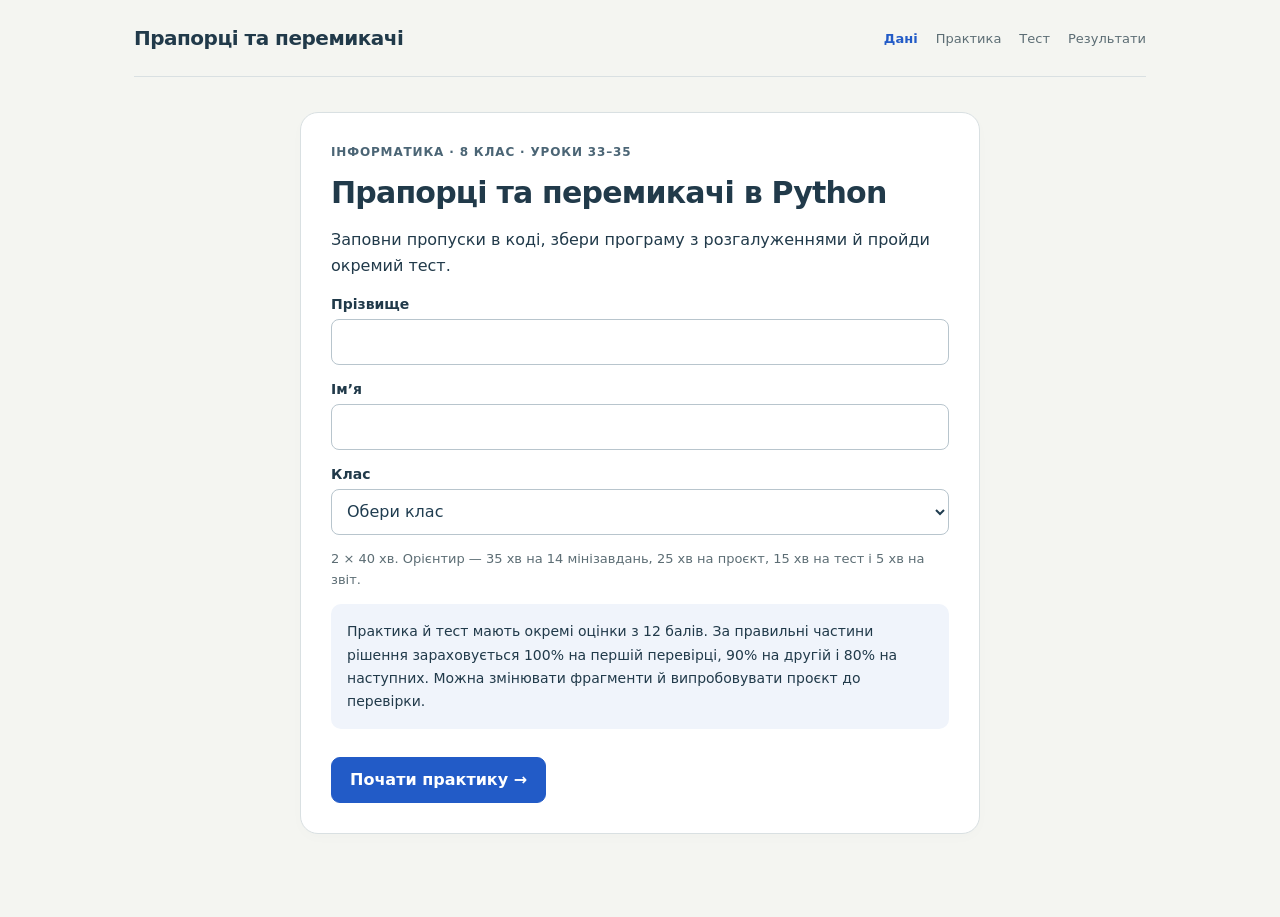
==== checkboxes/index.html @ 3665e55d "Add files via upload" ====
<!doctype html>
<html lang="uk">
<head>
<meta charset="utf-8">
<meta name="viewport" content="width=device-width, initial-scale=1">
<meta name="theme-color" content="#f4f5f1">
<title>Прапорці та перемикачі · Тренажер 8 класу</title>
<style>

:root{font-family:'Segoe UI',system-ui,sans-serif;color:#213a4a;background:#f4f5f1;--blue:#225bc7;--line:#d9e0e2;--muted:#5c6d74}
*{box-sizing:border-box}
body{margin:0}
main{max-width:1060px;margin:auto;padding:0 24px 48px}
header{display:flex;align-items:center;justify-content:space-between;gap:20px;padding:26px 0;border-bottom:1px solid var(--line);margin-bottom:28px}
.brand{font-weight:750;font-size:20px;letter-spacing:-.5px}
header ol{display:flex;list-style:none;gap:18px;padding:0;margin:0;font-size:13px;color:var(--muted)}
.panel{background:#fff;border:1px solid var(--line);border-radius:18px;padding:30px;margin-bottom:22px;box-shadow:0 4px 14px #19374904}
.narrow{max-width:680px;margin:35px auto}
h1{font-size:30px;line-height:1.2;letter-spacing:-.8px;margin:0 0 16px}
h2{font-size:16px;margin:0 0 12px;font-weight:650}
p{line-height:1.65}
button,input,select{font:inherit}
button{min-height:46px;padding:11px 18px;border-radius:9px;border:1px solid #b9c8ce;background:#fff;color:#233e50;font-weight:650;cursor:pointer}
button:hover{background:#eef3fb}
button:disabled{opacity:.48;cursor:default}
button.primary{background:var(--blue);border-color:var(--blue);color:#fff}
button.primary:hover{background:#174ba8}
label{display:block;margin:16px 0 7px;font-size:14px;font-weight:650}
input,select{width:100%;min-height:46px;padding:11px;border:1px solid #b8c5cd;border-radius:8px;color:#203d50;background:#fff}
button:focus-visible,input:focus,select:focus{outline:3px solid #edc15d;outline-offset:2px}
.small{font-size:13px;color:var(--muted)}
.policy{font-size:14px;background:#f0f4fb;border-radius:10px;padding:16px}
.narrow .primary{margin-top:14px}
.progress-line{display:flex;align-items:center;font-size:14px;margin-bottom:15px}
progress{width:100%;height:7px;accent-color:var(--blue)}
#taskNav{display:flex;gap:6px;flex-wrap:wrap;margin-bottom:20px}
#taskNav button{padding:0;border-radius:50%}
.instruction{max-width:840px;font-size:16px}
.feedback{font-size:14px}
.feedback.good{color:#256649}
.actions{display:flex;gap:12px;border-top:1px solid #e2e6e8;padding-top:20px}
.warning{padding:15px 18px;border:1px solid #dfc17b;background:#fff6de;border-radius:10px;line-height:1.6;font-size:14px;margin-bottom:18px}
.scores{display:grid;grid-template-columns:1fr 1fr;gap:20px;margin:25px 0}
.score-card{background:#f0f4fa;padding:22px;border-radius:12px}
.score{font-size:36px;font-weight:750;color:var(--blue)}
.result-row{padding:15px 0;border-bottom:1px solid var(--line)}
.result-row strong{display:block;font-size:14px;margin-bottom:5px}
.result-row p{margin:4px 0;font-size:13px;color:#516675}
[hidden]{display:none!important}
@media(max-width:700px){
  header{padding:19px 0;display:block;margin-bottom:20px}
  .brand{font-size:18px}
  header ol{margin-top:14px;gap:14px;font-size:12px}
  .panel{border-radius:14px}
  .narrow{margin:22px auto}
  h1{font-size:25px}
  .instruction{font-size:15px}
  .progress-line{font-size:13px}
  .scores{grid-template-columns:1fr}
  .actions button{padding:11px}
}

:root{color-scheme:light}
header ol{flex-wrap:wrap}
header li[aria-current]{color:var(--blue);font-weight:750}
.eyebrow{font-size:.75rem;font-weight:750;color:#4b6575;letter-spacing:.07em;margin:0 0 12px}
h1:focus{outline:none}
#taskNav button{width:44px;min-height:44px;font-size:14px}
#taskNav button[aria-current]{background:#213e54;color:#fff;border-color:#213e54}
#taskNav .done:not([aria-current]){background:#edf7f0;border-color:#6da88a;color:#215239}
.progress-line{gap:12px}
progress{flex:1;min-width:40px}
#code{background:#f4f7fb;border:1px solid #d9e3ef;color:#19394e;font:14px/1.95 Consolas,'Courier New',monospace;white-space:pre-wrap;overflow-wrap:anywhere;margin:0;padding:16px}
.blank,.option{font:inherit;text-align:left;white-space:pre-wrap;overflow-wrap:anywhere}
.blank{vertical-align:baseline;max-width:100%;min-width:48px;min-height:44px;padding:5px 10px;margin:3px 1px;background:#eaf1ff;color:#17479a;border:1px dashed #3972bc}
.blank.filled{border-style:solid;background:#fff}
.blank.block{max-width:calc(100% - 8ch)}
.blank:disabled{opacity:1;background:#f1f7f3;border-color:#9ebca9;color:#244a39}
.instruction{margin-bottom:14px}
.brief{padding:12px 16px;background:#f0f4fb;border-radius:10px;margin:0 0 20px}
.brief p{margin:4px 0}
.brief ul{padding-left:22px;line-height:1.6;margin:8px 0}
.feedback{padding:10px 0 0}
.feedback:empty{display:none}
.feedback p{margin:7px 0 12px}
.feedback ul{padding-left:22px;line-height:1.6}
.needs-work{color:#794515}
.actions{margin-top:16px;flex-wrap:wrap}
dialog{max-height:calc(100dvh - 32px);width:min(620px,calc(100% - 28px));padding:20px;color:inherit;border:1px solid var(--line);border-radius:15px}
dialog::backdrop{background:#132b44a0}
.dialog-head{display:flex;align-items:center;justify-content:space-between;gap:12px;margin-bottom:12px}
.dialog-head h2{margin:0}
#choices{display:grid;gap:8px}
.option{font-family:Consolas,'Courier New',monospace}
.option.selected{border-color:var(--blue);background:#edf3ff}
#sim{margin-top:20px;padding:16px;border:1px solid #d3dbe1;border-radius:12px;background:#f0f2f5}
#simControls{display:flex;flex-wrap:wrap;gap:8px;margin:10px 0}
#simControls button[aria-pressed=true]{background:#e3edff;border-color:#3972bc}
#simAmount{max-width:220px}
#simOutput{margin-bottom:0;overflow-wrap:anywhere}
.question{margin:20px 0 0;padding:10px 0 14px;border:0;border-bottom:1px solid var(--line);min-inline-size:0}
.question legend{font-weight:700;line-height:1.5;padding:0}
.question .test-option{display:flex;align-items:center;gap:11px;min-height:44px;margin:5px 0;padding:4px 10px;border-radius:8px;background:#f5f7fb;cursor:pointer;font-size:15px}
.test-option input{width:18px;min-height:18px;flex:none;accent-color:var(--blue)}
details{margin-top:20px}
summary{cursor:pointer;font-weight:650;padding:8px 0}
@media(max-width:700px){
  main{padding-inline:12px}
  .panel,.test-panel{padding:16px}
  #code{padding:10px;font-size:13px}
  .actions button{flex:1 1 auto}
}
</style>
</head>
<body><main>
<header>
  <span class="brand">Прапорці та перемикачі</span>
  <ol id="stages" aria-label="Етапи роботи"><li>Дані</li><li>Практика</li><li>Тест</li><li>Результати</li></ol>
</header>
<div id="storage" class="warning" role="status" hidden>Браузер не зберігає прогрес. Залиш сторінку відкритою і після тесту завантаж звіт.</div>
<noscript><p class="warning">Увімкни JavaScript у браузері, щоб працювати з тренажером.</p></noscript>
<section id="identity" class="panel narrow" hidden>
  <p class="eyebrow">ІНФОРМАТИКА · 8 КЛАС · УРОКИ 33–35</p>
  <h1 tabindex="-1">Прапорці та перемикачі в Python</h1>
  <p>Заповни пропуски в коді, збери програму з розгалуженнями й пройди окремий тест.</p>
  <form id="identityForm">
    <label for="surname">Прізвище</label><input id="surname" autocomplete="family-name" maxlength="60" required>
    <label for="firstName">Ім’я</label><input id="firstName" autocomplete="given-name" maxlength="60" required>
    <label for="className">Клас</label>
    <select id="className" required><option value="">Обери клас</option><option>8-А</option><option>8-Б</option><option>8-Г</option><option>8-Д</option><option>8-Є</option></select>
    <p class="small">2 × 40 хв. Орієнтир — 35 хв на 14 мінізавдань, 25 хв на проєкт, 15 хв на тест і 5 хв на звіт.</p>
    <p class="policy">Практика й тест мають окремі оцінки з 12 балів. За правильні частини рішення зараховується 100% на першій перевірці, 90% на другій і 80% на наступних. Можна змінювати фрагменти й випробовувати проєкт до перевірки.</p>
    <button type="submit" class="primary">Почати практику →</button>
  </form>
</section>
<section id="practice" hidden>
  <div class="progress-line"><span id="taskCount"></span><progress id="progress" aria-label="Перевірені завдання"></progress></div>
  <nav id="taskNav" aria-label="Завдання практики"></nav>
  <div class="panel">
    <p id="eyebrow" class="eyebrow"></p>
    <h1 id="taskTitle" tabindex="-1"></h1>
    <p id="instruction" class="instruction"></p>
    <div id="projectBrief" class="brief" hidden>
      <ul>
        <li><strong>15% річних.</strong> Після першого року додай відсотки до вкладу. Другий рік нараховує відсотки на нову суму.</li>
        <li><strong>17% річних.</strong> В обидва роки відсотки обчислюються від початкового вкладу.</li>
        <li>Після натискання «Обчислити» покажи суму за два роки в написі з одиницею «грн». Округли до сотих. Якщо варіант не вибрано, покажи «Обери депозит».</li>
      </ul>
      <p>Для 1000 грн очікуємо 1322.50 грн за 15% і 1340.00 грн за 17%. Склади інтерфейс, дві гілки й обробник кнопки. Після перевірки побачиш результати для кількох сценаріїв.</p>
    </div>
    <p id="snippetNote" class="small">Натисни пропуск і вибери фрагмент. У фрагментах вікно Tkinter та змінні, створені раніше, уже доступні.</p>
    <pre id="code" aria-label="Код Python"></pre>
    <aside id="sim" hidden>
      <h2>Симуляція вікна Tkinter</h2>
      <p class="small">Браузер моделює поточні блоки конструктора. Дії в симуляції не впливають на оцінку.</p>
      <label for="simAmount">Початкова сума (грн)</label>
      <input id="simAmount" inputmode="numeric" value="1000" maxlength="7">
      <div id="simControls" aria-label="Варіанти депозиту"></div>
      <button id="simRun" type="button">Обчислити</button>
      <p id="simOutput" role="status"></p>
    </aside>
    <div id="feedback" class="feedback" role="status" aria-live="polite"></div>
    <div class="actions">
      <button id="prev" type="button">← Назад</button>
      <button id="check" type="button" class="primary">Перевірити</button>
      <button id="next" type="button">Далі →</button>
    </div>
  </div>
</section>
<section id="test" class="panel narrow test-panel" hidden>
  <h1 tabindex="-1">Підсумковий тест</h1>
  <p>Вибери одну відповідь у кожному з 8 запитань. Після завершення побачиш окрему оцінку й пояснення, де була помилка.</p>
  <form id="testForm"><div id="questions"></div><button type="submit" class="primary">Завершити тест</button></form>
</section>
<section id="results" class="panel" hidden>
  <h1 tabindex="-1">Результати тренажера</h1>
  <p id="profileResult"></p>
  <div id="scores" class="scores"></div>
  <p>Прогрес і оцінки зберігаються в локальному сховищі цього браузера. Щоб передати оцінки вчителю, завантаж HTML-звіт і прикріпи його до завдання в Classroom.</p>
  <div class="actions"><button id="export" type="button" class="primary">Завантажити результат</button><button id="newWork" type="button">Почати нову роботу</button></div>
  <details><summary>Бали та помилкові перевірки за завданнями</summary><div id="detail"></div></details>
  <details><summary>Відповіді підсумкового тесту</summary><div id="testReview"></div></details>
</section>
<dialog id="picker" aria-labelledby="pickerTitle">
  <div class="dialog-head"><h2 id="pickerTitle"></h2><form method="dialog"><button>Закрити</button></form></div>
  <div id="choices"></div>
</dialog>
</main>
<script>
'use strict';

const slot = (valid, options, hint) => ({valid, options, hint});
const task = (title, goal, code, fields) => ({title, goal, code, fields, points:2});
const tasks = [
task('Стан позначки','Змінна color має зберігати логічне значення: істину, коли варіант відмічено, і хибу, коли позначку знято.',
"color = @@\nCheckbutton(text='Колір', variable=color).pack()",[
slot(['BooleanVar()'],['IntVar()','BooleanVar()','BooleanVar(','StringVar()'],'Потрібна спеціальна змінна логічного типу, пов’язана з елементом вікна.')]),
task('Два незалежні вибори','У вікні можна відмітити обидва варіанти, один або жодного. Кожний елемент має зберігати власний стан.',
"top = BooleanVar()\nbg = BooleanVar()\n@@(text='Заголовок', variable=top).pack()\nCheckbutton(text='Колір', variable=@@).pack()",[
slot(['Checkbutton'],['Radiobutton','Checkbutton','Check-button'],'Перший елемент має вмикатися й вимикатися незалежно від другого.'),
slot(['bg'],['top','bg()','bg'],'Зістав кожний підпис з окремою змінною.')]),
task('Позначка під час запуску','На початку у варіанта «Колір» уже має бути позначка.',
"color = BooleanVar()\nflag = Checkbutton(text='Колір', variable=color)\nflag.pack()\n@@",[
slot(['color.set(True)','flag.select()'],['color.set(False)','flag.select()','color.set[True]','color.set(True)'],'Після створення стан за замовчуванням хибний. Встанови стан вибору.')]),
task('Зміна кольору','У цьому обробнику колір вікна стає червоним лише тоді, коли користувач поставив позначку «Колір».',
"color = BooleanVar()\nCheckbutton(text='Колір', variable=color).pack()\ndef click():\n    if @@:\n        root['bg'] = 'red'",[
slot(['color.get()','color.get() == True'],['not color.get()','color.get() == True','color.get()','color.get(]'],'Умова має читати поточний стан і бути істинною саме за наявності позначки.')]),
task('Дві дії за одне натискання','Якщо є обидві позначки, зміни і заголовок, і колір. Якщо вибрано лише одну, застосуй лише відповідну зміну.',
"def click():\n    if title.get():\n        root.title('Заголовок змінено')\n    @@ color.get():\n        root['bg'] = 'red'",[
slot(['if'],['elif','if','else if'],'Простеж виконання, коли обидві умови істинні.')]),
task('Лише один варіант','Вибір «Колір» має знімати вибір «Розміри» й навпаки. Доповни рядок для варіанта «Колір».',
"choice = IntVar()\nother = IntVar()\n@@(text='Колір', variable=@@, value=1).pack()\nRadiobutton(text='Розміри', variable=choice, value=2).pack()",[
slot(['Radiobutton'],['Checkbutton','Radio-button','Radiobutton'],'Елементи одного типу мають працювати як взаємовиключна група.'),
slot(['choice'],['other','choice','choice.get()'],'Учасники групи мають використовувати одну спільну змінну.')]),
task('Початковий вибір у групі','Під час відкриття вікна одразу вибрано «Розміри». Значення 1 закріплено за варіантом «Колір».',
"choice = IntVar()\nRadiobutton(text='Колір', variable=choice, value=1).pack()\nRadiobutton(text='Розміри', variable=choice, value=@@).pack()\nchoice.set(2)",[
slot(['2'],['1','2','==2','0'],'Початковий вибір відповідає значенню, записаному в останньому рядку.')]),
task('Третя дія лише за вибором','У групі значення 1 означає заголовок, 2 — колір, 3 — розміри. Якщо вибору немає (0), кнопка нічого не змінює.',
"def click():\n    if choice.get() == 1:\n        root.title('Заголовок змінено')\n    elif choice.get() == 2:\n        root['bg'] = 'red'\n    @@\n        root.geometry('600x300')",[
slot(['elif choice.get() == 3:','if choice.get() == 3:'],['else:','if choice.get() == 3:','elif choice.get() = 3:','elif choice.get() == 3:'],'Перевір останню гілку окремо для 3 та 0.')]),
task('Прапорці додають бали','За групою перемикачів уже визначено базовий рейтинг. Кожна з двох позначок додає по 2 бали. Наприклад, за бази 7 і двох позначок покажи 11.',
"def click():\n    s = base_score(choice.get())\n    if clubs.get():\n        s += 2\n    if sports.get():\n        @@\n    lab['text'] = str(s)",[
slot(['s += 2','s = s + 2'],['s = 2','s = s + 2','s =+ 2','s += 2','s + = 2'],'Збережи вже накопичені бали й додай ще два.')]),
task('Ділення з перевіркою','Прочитай дробове число a з поля. Якщо знаменник 2a − b нульовий, покажи повідомлення. Інакше обчисли вираз.',
"def click():\n    a = @@\n    b = float(entry2.get())\n    d = 2 * a - b\n    if @@:\n        z = 'Ділення на нуль'\n    else:\n        z = (a + 3 * b) / d\n    entry3.delete(0, END)\n    entry3.insert(0, z)",[
slot(['float(entry1.get())'],['entry1.get()','int(entry1.get())','float(entry1.get())','float entry1.get()'],'Перетвори текст поля на число з підтримкою дробової частини.'),
slot(['d == 0','0 == d'],['d != 0','d = 0','0 == d','d == 0'],'Перевір a = 2, b = 4 і a = 2, b = 3.')]),
task('Найменше з чотирьох','Після перших двох чисел best уже містить менше з них. Перевір третє й четверте числа, щоб best містила найменше з усіх чотирьох.',
"best = min(v1, v2)\nif v3 < best:\n    best = v3\nif @@:\n    best = v4\nlab['text'] = str(best)",[
slot(['v4 < best','best > v4','v4 <= best'],['best > v4','v4 > best','v4 = best','v4 <= best','v4 < best'],'Четверте число може замінити поточний мінімум, якщо воно менше. За рівності результат той самий.')]),
task('Кнопка запускає обчислення','Обробник click має запускатися при натисканні «Обчислити». Під час створення кнопки обчислення ще не виконується.',
"button = Button(text='Обчислити', @@)\nbutton.pack()",[
slot(['command=click'],['command=click()','command==click','command=click','state=click'],'Передай саму функцію кнопці.')]),
task('Депозит із капіталізацією','Після першого року до суми додають 15%. У другому році 15% нараховують на оновлену суму. Для 1000 грн отримай 1322.50 грн.',
"if choice.get() == 1:\n    total = @@\n    result['text'] = str(round(total, 2))",[
slot(['s * 1.15 ** 2','s * 1.15 * 1.15'],['s * 1.30','s * 1.15 * 1.15','s * 1.15 ^ 2','s * 1.15 ** 2','s * 1.15 **'], 'До оновленої суми застосуй той самий множник ще раз.')]),
task('Депозит без капіталізації','За кожен із двох років додають 17% від початкової суми. Для 1000 грн отримай 1340 грн.',
"if choice.get() == 2:\n    total = @@\n    result['text'] = str(round(total, 2))",[
slot(['s + 2 * s * 0.17','s * 1.34'],['s * 1.17 ** 2','s * 1.34','s + 2s * 0.17','s + 2 * s * 0.17'],'Обидва річні нарахування мають однакову базу.')])
];
const questions = [
['Які елементи дають змогу вибрати два незалежні варіанти одночасно?',['Прапорці','Перемикачі однієї групи','Написи'],0],
['Яке значення поверне color.get(), якщо color — змінна BooleanVar, а позначку знято?',['0 як текст','True','False'],2],
['Що утворює групу перемикачів, у якій можна вибрати один варіант?',['Різні variable і однакові value','Спільна variable і різні value','Однакові text'],1],
['У групі значення 1, 2 і 3. Як одразу вибрати варіант зі значенням 2?',['choice.get(2)','choice.set(2)','choice.set(1)'],1],
['Обидва прапорці вибрано. Спочатку if перевіряє перший, а elif — другий. Які дії виконуються?',['Обидві','Тільки дія другого','Тільки дія першого'],2],
['Який запис передає обробник click кнопці для запуску під час натискання?',['command=click','command=click()','command==click'],0],
['Для a = 3 та b = 6 знаменник дорівнює 2 * a − b. Що зробить програма з перевіркою з практики?',['Обчислить частку','Покаже повідомлення про ділення на нуль','Виведе мінімум'],1],
['Вклад 2000 грн, ставка 17%, два роки, відсотки щороку обчислюються від початкової суми. Який результат?',['2340 грн','2737.80 грн','2680 грн'],2]
];

const block = (code, value) => ({code,value});
const parts = [
['Перший варіант',[
block("Radiobutton(text='15% річних', variable=choice, value=1).pack()",{type:'radio',group:'choice',id:1}),
block("Radiobutton(text='15% річних', variable=choice, value=2).pack()",{type:'radio',group:'choice',id:2}),
block("Checkbutton(text='15% річних', variable=choice).pack()",{type:'check',group:'choice',id:1})]],
['Другий варіант',[
block("Radiobutton(text='17% річних', variable=other, value=2).pack()",{type:'radio',group:'other',id:2}),
block("Radiobutton(text='17% річних', variable=choice, value=2).pack()",{type:'radio',group:'choice',id:2}),
block("Radiobutton(text='17% річних', variable=choice, value=1).pack()",{type:'radio',group:'choice',id:1})]],
['Читання суми',[
block('s = amount.get()',s=>String(s)),
block('s = int(amount.get())',s=>s),
block('s = float(amount.get())',s=>s)]],
['Дія без вибору',[
block("total = 'Обери депозит'",'Обери депозит'),
block("total = s",s=>s),
block("total = 0",0)]],
['Перша умова',[
block('if choice.get() == 2:',{id:2}),
block('if choice.get() == 1:',{id:1}),
block('if choice.get():',{id:'any'})]],
['Перше обчислення',[
block('total = s * 1.15 ** 2',s=>s * 1.15 ** 2),
block('total = s * 1.34',s=>s * 1.34),
block('total = s * 1.17 ** 2',s=>s * 1.17 ** 2),
block('total = s * 1.15\ntotal *= 1.15',s=>s * 1.15 * 1.15),
block('total = s + 2 * s * 0.17',s=>s + 2 * s * .17)]],
['Друга умова',[
block('elif choice.get() == 2:',{id:2,chain:true}),
block('if choice.get() == 1:',{id:1}),
block('else:',{id:'else',chain:true}),
block('elif choice.get() == 1:',{id:1,chain:true}),
block('if choice.get() == 2:',{id:2})]],
['Друге обчислення',[
block('total = s * 1.15 ** 2',s=>s * 1.15 ** 2),
block('total = s + 2 * s * 0.17',s=>s + 2 * s * .17),
block('total = s * 1.30',s=>s * 1.30),
block('total = s * 1.34',s=>s * 1.34),
block('total = s * 1.15\ntotal *= 1.15',s=>s * 1.15 * 1.15)]],
['Виведення',[
block("result['text'] = str(total)",'raw'),
block("result['text'] = (f'{total:.2f} грн'\n                  if isinstance(total, (int, float)) else total)",'fixed'),
block("print(total)",'console'),
block("if isinstance(total, (int, float)):\n    result['text'] = str(round(total, 2)) + ' грн'\nelse:\n    result['text'] = total",'rounded')]],
['Подія кнопки',[
block("Button(text='Обчислити', command=click()).pack()",'early'),
block("Button(text='Обчислити').pack()",'none'),
block("Button(text='Обчислити', command=click).pack()",'click')]]
];
const cap = {title:'Практична робота № 5 · Депозит на два роки', points:8};
tasks.push(cap);
const capOrder = [2,3,4,5,6,7,8,0,1,9];
const capIndent = [4,4,4,8,4,8,4,0,0,0];
const capText = [
'from tkinter import *\n\ndef click():\n',
'\nroot = Tk()\nroot.title("Депозит на два роки")\nchoice = IntVar()\nother = IntVar()\nLabel(text="Початкова сума (грн)").pack()\namount = Entry()\namount.pack()\n',
'\nresult = Label()\nresult.pack()\n',
'\nroot.mainloop()'
];
const capCases = [
[1000,0],[1000,1],[1000,2],[275,1],[275,2],[99,1],[1000000,2]
];
function chosen(values){return parts.map(([,options],i)=>options[values[i]]?.value);}
function toggle(state, control) {
  if(control.type==='check') state[control.group]=state[control.group]===1?0:1;
  else state[control.group]=control.id;
}
function active(state, control){return state[control.group]===control.id;}
function roundedMoney(value) {
  // Match Python's tie-to-even for exactly representable half cents.
  return value % .25 === .125 ? ((Math.trunc(value*100)-Math.trunc(value*100)%2)/100).toFixed(2) : value.toFixed(2);
}
function runProgram(blocks,state,amount) {
  const [,,read,initial,first,formula1,second,formula2,output,event]=blocks;
  if(event==='early') return {error:'Обробник запускається під час створення кнопки. Поле в цей момент порожнє.'};
  if(event!=='click') return {error:'Кнопка не запускає обробник.'};
  const s=read(amount);
  let total=typeof initial==='function'?initial(s):initial;
  const matches=(condition)=>condition.id==='any'?Boolean(state.choice):condition.id===state.choice||condition.id==='else';
  const passed=matches(first);
  if(passed || ((!second.chain || !passed) && matches(second))){
    if(typeof s!=='number') return {error:'Поле повернуло текст. Для обчислення потрібне число.'};
  }
  if(passed) total=formula1(s);
  if((!second.chain||!passed)&&matches(second)) total=formula2(s);
  if(output==='console') return {error:'Результат іде в консоль. Напис у вікні порожній.'};
  if(output==='raw'||typeof total!=='number') return {text:String(total)};
  const fixed=roundedMoney(total);
  return {text:(output==='fixed'?fixed:String(Number(fixed)))+' грн'};
}
function projectChecks(values) {
  const blocks=chosen(values);
  const controls=blocks.slice(0,2);
  const groupState={choice:0,other:0};
  const group=controls.every(c=>c.type==='radio') && controls.every(c=>!active(groupState,c)) &&
    controls.every((c,i)=>{
      toggle(groupState,controls[1-i]);
      toggle(groupState,c);
      return active(groupState,c)&&!active(groupState,controls[1-i]);
    });
  const cases=capCases.map(([amount,plan],index)=>{
    const state={choice:0,other:0};
    if(plan) {
      if(index>2) toggle(state,controls[2-plan]);
      toggle(state,controls[plan-1]);
    }
    const expected=plan ? ((amount*(plan===1?13225:13400))/10000).toFixed(2)+' грн':'Обери депозит';
    const run=runProgram(blocks,state,amount);
    const comparable=text=>text?.replace(/(\d+)(?:\.(\d+))? грн$/,(_,whole,decimal='')=>whole+'.'+decimal.padEnd(2,'0')+' грн');
    return {label:amount+' грн · '+(plan?plan===1?'15%':'17%':'без вибору'),expected,actual:run.text??run.error,
      pass:comparable(run.text)===expected};
  });
  return [{label:'Початково порожня група з одним вибором',pass:group},...cases];
}

const KEY='grade8-tk-branching-33-35-v1';
const fresh=()=>({
  stage:0,profile:null,index:0,answers:tasks.map(()=>[]),history:tasks.map(()=>[]),test:[],practice:null,result:null
});
let state=fresh(), storageOK=true;
try {
  const saved=JSON.parse(localStorage.getItem(KEY));
  if(saved?.history?.length===tasks.length && saved.answers?.length===tasks.length &&
    [0,1,2,3].includes(saved.stage)) state=saved;
} catch {storageOK=false;}
const $=id=>document.getElementById(id);
function save(){
  try {localStorage.setItem(KEY,JSON.stringify(state));storageOK=true;}
  catch {storageOK=false;}
  $('storage').hidden=storageOK;
}
function element(tag,text,className){
  const node=document.createElement(tag);
  if(text!==undefined) node.textContent=text;
  if(className) node.className=className;
  return node;
}
const append=(parent,tag,text,className)=>parent.appendChild(element(tag,text,className));
function button(text,action,className){
  const node=element('button',text,className);
  node.type='button';
  node.addEventListener('click',action);
  return node;
}
function go(stage){
  state.stage=stage;
  save();
  render(true);
}
const stages=['identity','practice','test','results'];
function render(focus=false){
  stages.forEach((name,i)=>{
    $(name).hidden=i!==state.stage;
    const step=$('stages').children[i];
    if(i===state.stage) step.setAttribute('aria-current','step');
    else step.removeAttribute('aria-current');
  });
  $('storage').hidden=storageOK;
  if(state.stage===1) renderTask();
  if(state.stage===2) renderTest();
  if(state.stage===3) renderResults();
  if(focus){
    window.scrollTo(0,0);
    $(stages[state.stage]).querySelector('h1').focus({preventScroll:true});
  }
}
$('identityForm').addEventListener('submit',event=>{
  event.preventDefault();
  const form=event.currentTarget;
  const surname=$('surname').value.trim(), firstName=$('firstName').value.trim();
  for(const [id,value] of [['surname',surname],['firstName',firstName]]){
    $(id).setCustomValidity(value?'':'Введи дані без порожніх пробілів.');
  }
  if(!form.reportValidity()) return;
  state.profile={surname,firstName,className:$('className').value};
  go(1);
});
for(const id of ['surname','firstName']) $(id).addEventListener('input',()=>$(id).setCustomValidity(''));
const current=()=>tasks[state.index];
const rows=()=>state.history[state.index];
const solved=index=>state.history[index].some(row=>row.passed===row.total);
const matchesDraft=row=>row.signature===JSON.stringify(state.answers[state.index]);
let activePicker=null;
const picker=$('picker');
function openPicker(trigger,field,options,label,format){
  activePicker=trigger;
  $('pickerTitle').textContent=label;
  $('choices').replaceChildren();
  options.forEach((option,index)=>{
    const control=button(option,()=>{
      if(state.answers[state.index][field]!==index){
        state.answers[state.index][field]=index;
        updateBlank(trigger,index,format(option));
        showFeedback();
        updateSim();
        save();
      }
      picker.close();
    },'option');
    if(state.answers[state.index][field]===index) control.classList.add('selected');
    $('choices').append(control);
  });
  picker.showModal();
  ($('choices').querySelector('.selected')||$('choices').firstElementChild).focus();
}
picker.addEventListener('close',()=>activePicker?.focus());
function updateBlank(node,choice,text){
  node.textContent=text??node.dataset.placeholder;
  node.classList.toggle('filled',choice!==undefined);
  node.setAttribute('aria-label',node.dataset.label+(text===undefined?' · обрати фрагмент':' · '+text));
}
function codeBlank(parent,field,options,label,multiline=false,indent=0){
  const value=state.answers[state.index][field];
  const format=text=>text.replace(/\n/g,'\n'+' '.repeat(indent));
  const node=button('',()=>openPicker(node,field,options,label,format),multiline?'blank block':'blank');
  node.dataset.label=label;
  node.dataset.placeholder=multiline?'‹'+label+'›':'···';
  updateBlank(node,value,options[value]===undefined?undefined:format(options[value]));
  node.disabled=solved(state.index);
  parent.append(node);
}
function capCode(parent){
  parent.append(capText[0]);
  capOrder.forEach((part,i)=>{
    if(i===7) parent.append(capText[1]);
    if(i===9) parent.append(capText[2]);
    parent.append(' '.repeat(capIndent[i]));
    const [label,options]=parts[part];
    codeBlank(parent,part,options.map(item=>item.code),label,true,capIndent[i]);
    parent.append('\n');
  });
  parent.append(capText[3]);
}
function miniCode(parent,t){
  const pieces=t.code.split('@@');
  pieces.forEach((piece,i)=>{
    parent.append(piece);
    if(i<t.fields.length) codeBlank(parent,i,t.fields[i].options,'Пропуск '+(i+1));
  });
}
function renderTask(){
  const t=current(),isCap=t===cap;
  const count=state.history.filter(h=>h.length).length;
  $('taskCount').textContent='Перевірено '+count+' із '+tasks.length;
  $('progress').max=tasks.length;
  $('progress').value=count;
  $('taskNav').replaceChildren();
  tasks.forEach((entry,i)=>{
    const nav=button(entry===cap?'П':String(i+1),()=>selectTask(i));
    nav.setAttribute('aria-label',(entry===cap?'Підсумковий проєкт':'Завдання '+(i+1))+(
      solved(i)?', зараховано':state.history[i].length?', перевірено':''));
    nav.classList.toggle('done',solved(i));
    if(i===state.index) nav.setAttribute('aria-current','step');
    $('taskNav').append(nav);
  });
  $('taskTitle').textContent=t.title;
  $('eyebrow').textContent=isCap?'ПІДСУМКОВИЙ ПРОЄКТ · 8 БАЛІВ':'МІНІЗАВДАННЯ '+(state.index+1)+' / '+(tasks.length-1)+' · 2 БАЛИ';
  $('instruction').textContent=isCap
    ?'Збери повну програму. Користувач вводить цілу суму від 1 до 1 000 000 грн і може вибрати лише один депозит. Під час відкриття жоден депозит не вибрано.'
    :t.goal;
  $('projectBrief').hidden=!isCap;
  $('snippetNote').hidden=isCap;
  $('sim').hidden=!isCap;
  const code=$('code');
  code.replaceChildren();
  if(isCap) capCode(code);
  else miniCode(code,t);
  $('check').disabled=solved(state.index);
  $('prev').disabled=state.index===0;
  $('next').textContent=isCap?'До тесту →':'Далі →';
  showFeedback();
  if(isCap) updateSim();
}
function selectTask(index){
  state.index=index;
  save();
  render(true);
}
function showFeedback(message=''){
  const feedback=$('feedback');
  const last=rows().find(matchesDraft);
  feedback.replaceChildren();
  feedback.className='feedback';
  if(message) append(feedback,'p',message);
  if(last){
    const good=last.passed===last.total;
    feedback.classList.add(good?'good':'needs-work');
    append(feedback,'p',good?'Зараховано. Усі частини виконано правильно.':
      'Правильно '+last.passed+' із '+last.total+'. Можеш змінити рішення й перевірити ще раз.');
    if(last.cases){
      const list=append(feedback,'ul');
      last.cases.forEach(c=>{
        append(list,'li',(c.pass?'✓ ':'✗ ')+c.label+(c.expected?' · очікуємо «'+c.expected+'», отримано «'+c.actual+'»':''));
      });
    } else if(last.hints.length) {
      const list=append(feedback,'ul');
      last.hints.forEach(text=>append(list,'li',text));
    }
  }
  const errors=rows().filter(row=>row.passed<row.total).length;
  if(errors) append(feedback,'p','Помилкових перевірок у завданні — '+errors+'.','small');
}
$('check').addEventListener('click',()=>{
  if(solved(state.index)) return;
  const t=current(),values=state.answers[state.index];
  const length=t===cap?parts.length:t.fields.length;
  if(Array.from({length},(_,i)=>values[i]).some(value=>value==null)){
    showFeedback('Заповни всі пропуски, щоб перевірити рішення.');
    return;
  }
  if(rows().some(matchesDraft)){
    showFeedback('Це рішення вже перевірено. Повторна перевірка не змінює результат.');
    return;
  }
  const row={signature:JSON.stringify(values),total:length,hints:[]};
  if(t===cap){
    row.cases=projectChecks(values);
    row.total=row.cases.length;
    row.passed=row.cases.filter(c=>c.pass).length;
  } else {
    row.hints=t.fields.flatMap((f,i)=>f.valid.includes(f.options[values[i]])?[]:['Пропуск '+(i+1)+'. '+f.hint]);
    row.passed=length-row.hints.length;
  }
  rows().push(row);
  save();
  if(row.passed===row.total) $('next').focus();
  renderTask();
});
$('prev').addEventListener('click',()=>selectTask(state.index-1));
$('next').addEventListener('click',()=>{
  if(current()!==cap){selectTask(state.index+1);return;}
  const unchecked=state.history.findIndex(h=>h.length===0);
  if(unchecked!==-1){
    selectTask(unchecked);
    showFeedback('Щоб перейти до тесту, перевір хоча б одне рішення в кожному завданні.');
    return;
  }
  state.practice=practiceGrade();
  go(2);
});
const grade=(raw,max)=>Math.max(1,Math.min(12,Math.floor(12*raw/max+.5)));
function practiceGrade(){
  const details=tasks.map((t,i)=>{
    const history=state.history[i];
    const attempts=history.map((row,n)=>t.points*row.passed/row.total*[1,.9,.8][Math.min(n,2)]);
    const index=history.findIndex(row=>row.passed===row.total);
    return {title:t.title,max:t.points,earned:index<0?Math.max(0,...attempts):attempts[index],
      errors:history.filter(row=>row.passed<row.total).length};
  });
  const raw=details.reduce((sum,row)=>sum+row.earned,0),max=details.reduce((sum,row)=>sum+row.max,0);
  return {raw,max,grade:grade(raw,max),details};
}
let simValues={choice:0,other:0},simKey='';
function updateSim(){
  if(current()!==cap) return;
  const values=state.answers[state.index], key=JSON.stringify(values.slice(0,2));
  if(key!==simKey) simValues={choice:0,other:0};
  simKey=key;
  const blocks=chosen(values);
  const area=$('simControls');
  area.replaceChildren();
  blocks.slice(0,2).forEach((control,i)=>{
    if(!control) return;
    const option=button((active(simValues,control)?(control.type==='check'?'☑ ':'◉ '):(control.type==='check'?'☐ ':'○ '))+
      (i===0?'15% річних':'17% річних'),()=>{
      toggle(simValues,control);
      updateSim();
      area.querySelector('[data-control="'+i+'"]')?.focus();
    });
    option.dataset.control=i;
    option.setAttribute('aria-pressed',active(simValues,control));
    area.append(option);
  });
  $('simOutput').textContent=blocks.includes(undefined)?'Додай усі блоки, щоб запустити модель.':'Натисни «Обчислити», щоб побачити результат.';
}
$('simRun').addEventListener('click',()=>{
  const blocks=chosen(state.answers[state.index]);
  if(blocks.includes(undefined)) return;
  const raw=$('simAmount').value, amount=Number(raw);
  if(!/^\d+$/.test(raw)||amount<1||amount>1000000){
    $('simOutput').textContent='Введи ціле число від 1 до 1 000 000.';
    return;
  }
  const run=runProgram(blocks,simValues,amount);
  $('simOutput').textContent=run.text??run.error;
});
$('simAmount').addEventListener('input',()=>{
  if(!chosen(state.answers[state.index]).includes(undefined))
    $('simOutput').textContent='Натисни «Обчислити», щоб побачити результат.';
});
function renderTest(){
  const area=$('questions');
  area.replaceChildren();
  questions.forEach(([title,options],i)=>{
    const box=append(area,'fieldset',undefined,'question');
    append(box,'legend',(i+1)+'. '+title);
    options.forEach((option,j)=>{
      const label=append(box,'label',undefined,'test-option');
      const input=append(label,'input');
      input.type='radio';
      input.name='q'+i;
      input.required=true;
      input.checked=state.test[i]===j;
      input.addEventListener('change',()=>{state.test[i]=j;save();});
      append(label,'span',option);
    });
  });
}
$('testForm').addEventListener('submit',event=>{
  event.preventDefault();
  const details=questions.map(([, ,answer],i)=>state.test[i]===answer);
  const raw=details.filter(Boolean).length,max=questions.length;
  state.result={raw,max,grade:grade(raw,max),details};
  go(3);
});
const num=n=>n.toLocaleString('uk-UA',{maximumFractionDigits:2});
const fullName=()=>state.profile.surname+' '+state.profile.firstName+' · '+state.profile.className;
function renderResults(){
  $('profileResult').textContent=fullName();
  const area=$('scores');
  area.replaceChildren();
  for(const [title,score] of [['Практика',state.practice],['Підсумковий тест',state.result]]){
    const card=append(area,'div',undefined,'score-card');
    append(card,'h2',title);
    append(card,'div',score.grade+' / 12','score');
    append(card,'p',num(score.raw)+' із '+score.max+' балів','small');
  }
  const detail=$('detail');
  detail.replaceChildren();
  state.practice.details.forEach((row,i)=>{
    const item=append(detail,'div',undefined,'result-row');
    append(item,'strong',(i+1)+'. '+row.title+' · '+num(row.earned)+' / '+row.max);
    append(item,'p','Помилкових перевірок — '+row.errors+'.');
  });
  const review=$('testReview');
  review.replaceChildren();
  questions.forEach(([title,options,correct],i)=>{
    const item=append(review,'div',undefined,'result-row');
    append(item,'strong',(i+1)+'. '+title);
    append(item,'p','Твоя відповідь — '+options[state.test[i]]+'. '+(state.result.details[i]?'Правильно.':'Правильна відповідь — '+options[correct]+'.'));
  });
}
$('export').addEventListener('click',()=>{
  const report=document.implementation.createHTMLDocument('Результати · Прапорці та перемикачі');
  report.documentElement.lang='uk';
  const meta=report.createElement('meta');
  meta.charset='utf-8';
  report.head.prepend(meta);
  const style=report.createElement('style');
  style.textContent='body{font:16px/1.5 system-ui;max-width:800px;margin:40px auto;padding:0 20px} h2{margin-bottom:0}';
  report.head.append(style);
  append(report.body,'h1','Прапорці та перемикачі · Результати');
  append(report.body,'p',fullName());
  append(report.body,'p','Практика — '+state.practice.grade+'/12 · Тест — '+state.result.grade+'/12');
  append(report.body,'p','Звіт сформовано в браузері учня.');
  append(report.body,'h2','Практика');
  report.body.append($('detail').cloneNode(true));
  append(report.body,'h2','Тест');
  report.body.append($('testReview').cloneNode(true));
  const url=URL.createObjectURL(new Blob(['<!doctype html>\n'+report.documentElement.outerHTML],{type:'text/html;charset=utf-8'}));
  const link=element('a');
  link.href=url;
  link.download='rezultaty-uroky-33-35.html';
  document.body.append(link);
  link.click();
  link.remove();
  setTimeout(()=>URL.revokeObjectURL(url),30000);
});
$('newWork').addEventListener('click',()=>{
  if(!confirm('Почати нову роботу? Поточний результат буде замінено. За потреби спочатку завантаж звіт.')) return;
  state=fresh();
  $('identityForm').reset();
  go(0);
});
render();

</script>
</body>
</html>
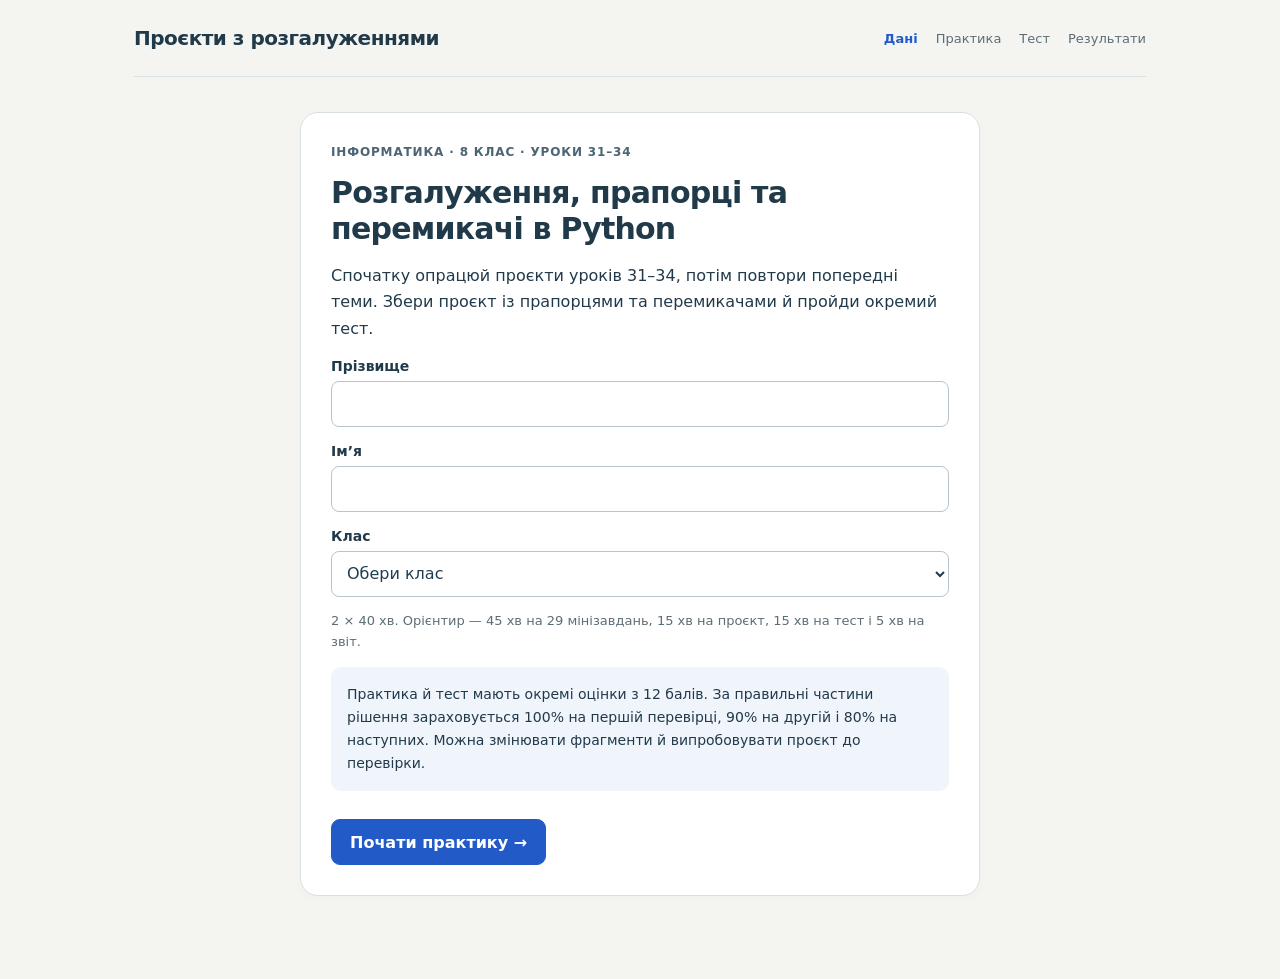
==== commit 06af79be: "Add files via upload" ====
--- a/checkboxes/index.html
+++ b/checkboxes/index.html
@@ -4,7 +4,7 @@
 <meta charset="utf-8">
 <meta name="viewport" content="width=device-width, initial-scale=1">
 <meta name="theme-color" content="#f4f5f1">
-<title>Прапорці та перемикачі · Тренажер 8 класу</title>
+<title>Проєкти з розгалуженнями · Уроки 31–34</title>
 <style>
 
 :root{font-family:'Segoe UI',system-ui,sans-serif;color:#213a4a;background:#f4f5f1;--blue:#225bc7;--line:#d9e0e2;--muted:#5c6d74}
@@ -94,9 +94,9 @@
 .option{font-family:Consolas,'Courier New',monospace}
 .option.selected{border-color:var(--blue);background:#edf3ff}
 #sim{margin-top:20px;padding:16px;border:1px solid #d3dbe1;border-radius:12px;background:#f0f2f5}
-#simControls{display:flex;flex-wrap:wrap;gap:8px;margin:10px 0}
-#simControls button[aria-pressed=true]{background:#e3edff;border-color:#3972bc}
-#simAmount{max-width:220px}
+.sim-controls{display:flex;flex-wrap:wrap;gap:8px;margin:10px 0}
+.sim-controls button[aria-pressed=true]{background:#e3edff;border-color:#3972bc}
+#sim h3{font-size:14px;margin:14px 0 4px}
 #simOutput{margin-bottom:0;overflow-wrap:anywhere}
 .question{margin:20px 0 0;padding:10px 0 14px;border:0;border-bottom:1px solid var(--line);min-inline-size:0}
 .question legend{font-weight:700;line-height:1.5;padding:0}
@@ -114,21 +114,21 @@
 </head>
 <body><main>
 <header>
-  <span class="brand">Прапорці та перемикачі</span>
+  <span class="brand">Проєкти з розгалуженнями</span>
   <ol id="stages" aria-label="Етапи роботи"><li>Дані</li><li>Практика</li><li>Тест</li><li>Результати</li></ol>
 </header>
 <div id="storage" class="warning" role="status" hidden>Браузер не зберігає прогрес. Залиш сторінку відкритою і після тесту завантаж звіт.</div>
 <noscript><p class="warning">Увімкни JavaScript у браузері, щоб працювати з тренажером.</p></noscript>
 <section id="identity" class="panel narrow" hidden>
-  <p class="eyebrow">ІНФОРМАТИКА · 8 КЛАС · УРОКИ 33–35</p>
-  <h1 tabindex="-1">Прапорці та перемикачі в Python</h1>
-  <p>Заповни пропуски в коді, збери програму з розгалуженнями й пройди окремий тест.</p>
+  <p class="eyebrow">ІНФОРМАТИКА · 8 КЛАС · УРОКИ 31–34</p>
+  <h1 tabindex="-1">Розгалуження, прапорці та перемикачі в Python</h1>
+  <p>Спочатку опрацюй проєкти уроків 31–34, потім повтори попередні теми. Збери проєкт із прапорцями та перемикачами й пройди окремий тест.</p>
   <form id="identityForm">
     <label for="surname">Прізвище</label><input id="surname" autocomplete="family-name" maxlength="60" required>
     <label for="firstName">Ім’я</label><input id="firstName" autocomplete="given-name" maxlength="60" required>
     <label for="className">Клас</label>
     <select id="className" required><option value="">Обери клас</option><option>8-А</option><option>8-Б</option><option>8-Г</option><option>8-Д</option><option>8-Є</option></select>
-    <p class="small">2 × 40 хв. Орієнтир — 35 хв на 14 мінізавдань, 25 хв на проєкт, 15 хв на тест і 5 хв на звіт.</p>
+    <p class="small">2 × 40 хв. Орієнтир — 45 хв на 29 мінізавдань, 15 хв на проєкт, 15 хв на тест і 5 хв на звіт.</p>
     <p class="policy">Практика й тест мають окремі оцінки з 12 балів. За правильні частини рішення зараховується 100% на першій перевірці, 90% на другій і 80% на наступних. Можна змінювати фрагменти й випробовувати проєкт до перевірки.</p>
     <button type="submit" class="primary">Почати практику →</button>
   </form>
@@ -141,21 +141,19 @@
     <h1 id="taskTitle" tabindex="-1"></h1>
     <p id="instruction" class="instruction"></p>
     <div id="projectBrief" class="brief" hidden>
-      <ul>
-        <li><strong>15% річних.</strong> Після першого року додай відсотки до вкладу. Другий рік нараховує відсотки на нову суму.</li>
-        <li><strong>17% річних.</strong> В обидва роки відсотки обчислюються від початкового вкладу.</li>
-        <li>Після натискання «Обчислити» покажи суму за два роки в написі з одиницею «грн». Округли до сотих. Якщо варіант не вибрано, покажи «Обери депозит».</li>
-      </ul>
-      <p>Для 1000 грн очікуємо 1322.50 грн за 15% і 1340.00 грн за 17%. Склади інтерфейс, дві гілки й обробник кнопки. Після перевірки побачиш результати для кількох сценаріїв.</p>
+      <p>За середній бал понад 10 нарахуй 10 балів рейтингу, понад 7 до 10 включно — 7, понад 4 до 7 включно — 4, до 4 включно — 1.</p>
+      <p>За кожне вибране заняття додай 2 бали. Заняття можна вибирати незалежно. Після натискання «Обчислити» покажи суму в написі. Якщо діапазон ще не вибрано, покажи «Обери діапазон».</p>
+      <p>Приклади. Середній бал 10 і два заняття дають рейтинг 11. Середній бал 4 без занять дає 1.</p>
     </div>
     <p id="snippetNote" class="small">Натисни пропуск і вибери фрагмент. У фрагментах вікно Tkinter та змінні, створені раніше, уже доступні.</p>
     <pre id="code" aria-label="Код Python"></pre>
     <aside id="sim" hidden>
       <h2>Симуляція вікна Tkinter</h2>
       <p class="small">Браузер моделює поточні блоки конструктора. Дії в симуляції не впливають на оцінку.</p>
-      <label for="simAmount">Початкова сума (грн)</label>
-      <input id="simAmount" inputmode="numeric" value="1000" maxlength="7">
-      <div id="simControls" aria-label="Варіанти депозиту"></div>
+      <h3>Середній бал</h3>
+      <div id="simRanges" class="sim-controls"></div>
+      <h3>Додаткові заняття</h3>
+      <div id="simExtras" class="sim-controls"></div>
       <button id="simRun" type="button">Обчислити</button>
       <p id="simOutput" role="status"></p>
     </aside>
@@ -169,7 +167,7 @@
 </section>
 <section id="test" class="panel narrow test-panel" hidden>
   <h1 tabindex="-1">Підсумковий тест</h1>
-  <p>Вибери одну відповідь у кожному з 8 запитань. Після завершення побачиш окрему оцінку й пояснення, де була помилка.</p>
+  <p>Вибери одну відповідь у кожному з 12 запитань. Після завершення побачиш окрему оцінку й пояснення, де була помилка.</p>
   <form id="testForm"><div id="questions"></div><button type="submit" class="primary">Завершити тест</button></form>
 </section>
 <section id="results" class="panel" hidden>
@@ -191,7 +189,52 @@
 
 const slot = (valid, options, hint) => ({valid, options, hint});
 const task = (title, goal, code, fields) => ({title, goal, code, fields, points:2});
-const tasks = [
+const words = [
+task('Зв’яжи поле зі змінною','Поле має передавати введений текст у змінну str_var. Доповни створення поля.',
+"str_var = tkinter.StringVar()\nedit = tkinter.Entry(window, @@)\nedit.pack()",[
+slot(['textvariable=str_var'],['text=str_var','textvariable=str_var','textvariable=str_var.get()','textvariable:str_var'],'Потрібен зв’язок із самою змінною, щоб вона оновлювалася разом із полем.')]),
+task('Прочитай текст після натискання','Кнопка має класифікувати саме той текст, що є в полі в момент натискання.',
+"def button_click():\n    s = @@\n    if ' ' in s:\n        result = 'Кілька слів'\n    else:\n        result = 'Одне слово'",[
+slot(['str_var.get()','edit.get()'],['str_var.set()','edit.get()','str_var.get(','str_var.get()'],'У цьому проєкті поле edit пов’язане зі str_var. Поточний текст можна прочитати з будь-якого з них.')]),
+task('Одне слово чи кілька','Введено принаймні одне слово. Слова відділено звичайними пробілами, на краях рядка пробілів немає. Вибери умову, яка спрацьовує для «добрий день» і не спрацьовує для «привіт».',
+"s = str_var.get()\nif @@:\n    message = 'Кілька слів'\nelse:\n    message = 'Одне слово'",[
+slot(["' ' in s",'len(s.split()) > 1'],["s == ' '","len(s.split()) > 1","' ' not in s","' ' inside s","' ' in s"],'Перевір наявність розділювача або порахуй слова після розбиття рядка.')]),
+task('Покажи висновок у діалозі','Покажи діалогове вікно із заголовком «Результат» і повідомленням, яке програма щойно визначила.',
+"import tkinter.messagebox\n# message містить висновок\n@@",[
+slot(["tkinter.messagebox.showinfo('Результат', message)"],["print(message)","tkinter.messagebox.showinfo(message, 'Результат')","tkinter.messagebox.showinfo('Результат', message)","tkinter.messagebox.showinfo('Результат' message)"],'Перший аргумент задає заголовок, другий — текст діалогу.')]),
+task('Відрізни порожній рядок','Змінна s містить текст без крайніх пробілів або порожній рядок. Перший висновок має спрацювати тільки для непорожнього тексту без жодного пробілу.',
+"if @@:\n    message = 'Одне слово'\nelse:\n    message = 'Порожньо або кілька слів'",[
+slot(["s != '' and ' ' not in s","not (s == '' or ' ' in s)"],["s != '' or ' ' not in s","not (s == '' or ' ' in s)","s != '' && ' ' not in s","s != '' and ' ' not in s"],'Потрібно одночасно виключити порожній рядок і рядок із пробілом.')]),
+task('Вікно працює після запуску','Усі віджети вже створено й розміщено. Залиш вікно відкритим, щоб воно реагувало на натискання.',
+"window = tkinter.Tk()\n# Тут створено й розміщено віджети\n@@",[
+slot(['window.mainloop()'],['window.mainloop','window.update()','window.mainloop()','window.mainloop('],'Запусти цикл обробки подій, який очікує на дії користувача.')])
+];
+const equations = [
+task('Зчитай коефіцієнти','Поля enA, enB, enC містять числа, зокрема дробові. Збережи їх у a, b, c в тому самому порядку.',
+"values = [enA.get(), enB.get(), enC.get()]\na, b, c = @@",[
+slot(['map(float, values)','[float(v) for v in values]'],['map(str, values)','[float(v) for v in values]','map(int, values)','map(float values)','map(float, values)'],'Три прочитані рядки мають стати числами, які підтримують дробову частину.')]),
+task('Знайди дискримінант','Для рівняння ax² + bx + c = 0 обчисли дискримінант. Для a = 1, b = −3, c = 2 очікуємо 1.',
+"D = @@",[
+slot(['b ** 2 - 4 * a * c','b * b - 4 * a * c'],['b ** 2 + 4 * a * c','b * b - 4 * a * c','b ** 2 - 4ac','b ** 2 - 4 * a * c'],'Від квадрата b відніми добуток 4, a і c.')]),
+task('Три можливі висновки','Коли D додатний, є два дійсні корені. Коли D дорівнює нулю, є один. Коли D від’ємний, дійсних коренів немає.',
+"@@:\n    message = 'Два корені'\nelif @@:\n    message = 'Один корінь'\nelse:\n    message = 'Дійсних коренів немає'",[
+slot(['if D > 0'],['if D >= 0','if D > 0','if D < 0','if D => 0'],'Нуль має потрапити в окрему гілку.'),
+slot(['D == 0','0 == D','D >= 0'],['D = 0','D < 0','D >= 0','0 == D','D == 0'],'До цієї гілки потрапляють тільки D ≤ 0. Умова має відокремити нуль від від’ємних чисел.')]),
+task('Пара коренів','За D > 0 і a ≠ 0 знайди другий корінь. Наприклад, для a = 1, b = −3, D = 1 перший корінь дорівнює 2, другий — 1.',
+"from math import sqrt\nif D > 0:\n    x1 = (-b + sqrt(D)) / (2 * a)\n    x2 = @@",[
+slot(['(-b - sqrt(D)) / (2 * a)'],['-b - sqrt(D) / (2 * a)','(-b + sqrt(D)) / (2 * a)','(-b - sqrt(D)) / (2a)','(-b - sqrt(D)) / (2 * a)'],'Поділи весь чисельник із відніманням кореня з D на 2a.')]),
+task('Один корінь','За D = 0 і a ≠ 0 обчисли єдиний корінь, округли до сотих і виведи в діалозі. Для a = 2, b = −4 очікуємо 1.',
+"from tkinter.messagebox import showinfo\nif D == 0:\n    x = @@\n    showinfo('Один корінь', str(round(x, 2)))",[
+slot(['-b / (2 * a)','(-b) / (2 * a)'],['-b / 2 * a','(-b) / (2 * a)','b / (2 * a)','-b / (2a)','-b / (2 * a)'],'Зміни знак b і поділи на весь добуток 2a.')]),
+task('Запусти пошук коренів кнопкою','Рівняння слід обчислити, коли учень натисне «Знайти корені». До натискання введені дані ще не читаються.',
+"button = Button(text='Знайти корені', @@)\nbutton.pack()",[
+slot(['command=btn_click'],['command=btn_click()','text=btn_click','command==btn_click','command=btn_click'],'Передай обробник кнопці, щоб вона могла викликати його після натискання.')])
+];
+const rating = task('Межі рейтингу','За середній бал більший за 10 дай 10 рейтингових балів. За середній бал більший за 7 і до 10 включно дай 7. За більший за 4 і до 7 включно дай 4. У решті випадків дай 1.',
+"if average > 10:\n    s = 10\n@@:\n    s = 7\nelif average > 4:\n    s = 4\nelse:\n    s = 1",[
+slot(['elif average > 7','elif 7 < average <= 10'],['elif average >= 7','elif 7 < average <= 10','elif average > 4','else average > 7','elif average > 7'],'Перша гілка вже обробила значення понад 10. Перевір, куди мають потрапити рівно 7 і рівно 10.')]);
+
+const checkboxes = [
 task('Стан позначки','Змінна color має зберігати логічне значення: істину, коли варіант відмічено, і хибу, коли позначку знято.',
 "color = @@\nCheckbutton(text='Колір', variable=color).pack()",[
 slot(['BooleanVar()'],['IntVar()','BooleanVar()','BooleanVar(','StringVar()'],'Потрібна спеціальна змінна логічного типу, пов’язана з елементом вікна.')]),
@@ -208,6 +251,12 @@
 task('Дві дії за одне натискання','Якщо є обидві позначки, зміни і заголовок, і колір. Якщо вибрано лише одну, застосуй лише відповідну зміну.',
 "def click():\n    if title.get():\n        root.title('Заголовок змінено')\n    @@ color.get():\n        root['bg'] = 'red'",[
 slot(['if'],['elif','if','else if'],'Простеж виконання, коли обидві умови істинні.')]),
+task('Дозвіл за двох умов','Покажи «Дозволено», якщо є позначка agree і введений вік не менший за 14. Вік — ціле число. Для 14 із позначкою дозвіл має спрацювати.',
+"age = int(entry.get())\nif @@:\n    label['text'] = 'Дозволено'\nelse:\n    label['text'] = 'Перевір дані'",[
+slot(['agree.get() and age >= 14','age >= 14 and agree.get()'],['agree.get() or age >= 14','age >= 14 and agree.get()','agree.get() and age > 14','agree.get() && age >= 14','agree.get() and age >= 14'],'Потрібні обидві умови, а вік 14 належить до дозволених.')])
+];
+
+const radios = [
 task('Лише один варіант','Вибір «Колір» має знімати вибір «Розміри» й навпаки. Доповни рядок для варіанта «Колір».',
 "choice = IntVar()\nother = IntVar()\n@@(text='Колір', variable=@@, value=1).pack()\nRadiobutton(text='Розміри', variable=choice, value=2).pack()",[
 slot(['Radiobutton'],['Checkbutton','Radio-button','Radiobutton'],'Елементи одного типу мають працювати як взаємовиключна група.'),
@@ -218,154 +267,156 @@
 task('Третя дія лише за вибором','У групі значення 1 означає заголовок, 2 — колір, 3 — розміри. Якщо вибору немає (0), кнопка нічого не змінює.',
 "def click():\n    if choice.get() == 1:\n        root.title('Заголовок змінено')\n    elif choice.get() == 2:\n        root['bg'] = 'red'\n    @@\n        root.geometry('600x300')",[
 slot(['elif choice.get() == 3:','if choice.get() == 3:'],['else:','if choice.get() == 3:','elif choice.get() = 3:','elif choice.get() == 3:'],'Перевір останню гілку окремо для 3 та 0.')]),
+task('Пара перемикачів для кожної групи','У вікні дві незалежні групи — тема й мова. Вибір «Темна» прибирає «Світла», а вибір «English» прибирає «Українська». Зміна мови не впливає на тему.',
+"theme = IntVar()\nlang = IntVar()\nRadiobutton(text='Світла', variable=theme, value=1).pack()\nRadiobutton(text='Темна', variable=theme, value=2).pack()\nRadiobutton(text='Українська', variable=lang, value=1).pack()\nRadiobutton(text='English', @@, value=2).pack()",[
+slot(['variable=lang'],['variable=theme','variable=lang.get()','variable=lang','variable:lang'],'Під’єднай останній елемент до змінної його групи.')]),
+rating,
 task('Прапорці додають бали','За групою перемикачів уже визначено базовий рейтинг. Кожна з двох позначок додає по 2 бали. Наприклад, за бази 7 і двох позначок покажи 11.',
 "def click():\n    s = base_score(choice.get())\n    if clubs.get():\n        s += 2\n    if sports.get():\n        @@\n    lab['text'] = str(s)",[
-slot(['s += 2','s = s + 2'],['s = 2','s = s + 2','s =+ 2','s += 2','s + = 2'],'Збережи вже накопичені бали й додай ще два.')]),
-task('Ділення з перевіркою','Прочитай дробове число a з поля. Якщо знаменник 2a − b нульовий, покажи повідомлення. Інакше обчисли вираз.',
-"def click():\n    a = @@\n    b = float(entry2.get())\n    d = 2 * a - b\n    if @@:\n        z = 'Ділення на нуль'\n    else:\n        z = (a + 3 * b) / d\n    entry3.delete(0, END)\n    entry3.insert(0, z)",[
-slot(['float(entry1.get())'],['entry1.get()','int(entry1.get())','float(entry1.get())','float entry1.get()'],'Перетвори текст поля на число з підтримкою дробової частини.'),
-slot(['d == 0','0 == d'],['d != 0','d = 0','0 == d','d == 0'],'Перевір a = 2, b = 4 і a = 2, b = 3.')]),
-task('Найменше з чотирьох','Після перших двох чисел best уже містить менше з них. Перевір третє й четверте числа, щоб best містила найменше з усіх чотирьох.',
-"best = min(v1, v2)\nif v3 < best:\n    best = v3\nif @@:\n    best = v4\nlab['text'] = str(best)",[
-slot(['v4 < best','best > v4','v4 <= best'],['best > v4','v4 > best','v4 = best','v4 <= best','v4 < best'],'Четверте число може замінити поточний мінімум, якщо воно менше. За рівності результат той самий.')]),
-task('Кнопка запускає обчислення','Обробник click має запускатися при натисканні «Обчислити». Під час створення кнопки обчислення ще не виконується.',
-"button = Button(text='Обчислити', @@)\nbutton.pack()",[
-slot(['command=click'],['command=click()','command==click','command=click','state=click'],'Передай саму функцію кнопці.')]),
-task('Депозит із капіталізацією','Після першого року до суми додають 15%. У другому році 15% нараховують на оновлену суму. Для 1000 грн отримай 1322.50 грн.',
-"if choice.get() == 1:\n    total = @@\n    result['text'] = str(round(total, 2))",[
-slot(['s * 1.15 ** 2','s * 1.15 * 1.15'],['s * 1.30','s * 1.15 * 1.15','s * 1.15 ^ 2','s * 1.15 ** 2','s * 1.15 **'], 'До оновленої суми застосуй той самий множник ще раз.')]),
-task('Депозит без капіталізації','За кожен із двох років додають 17% від початкової суми. Для 1000 грн отримай 1340 грн.',
-"if choice.get() == 2:\n    total = @@\n    result['text'] = str(round(total, 2))",[
-slot(['s + 2 * s * 0.17','s * 1.34'],['s * 1.17 ** 2','s * 1.34','s + 2s * 0.17','s + 2 * s * 0.17'],'Обидва річні нарахування мають однакову базу.')])
-];
+slot(['s += 2','s = s + 2'],['s = 2','s = s + 2','s =+ 2','s += 2','s + = 2'],'Збережи вже накопичені бали й додай ще два.')])
+];
+
+const recap = [
+task('Напис за позначкою','Поле name містить ім’я. Після натискання кнопки напис показує «Вітаю, » та ім’я, якщо є позначка greet. Інакше показує «Очікую».',
+"def click():\n    if greet.get():\n        label['text'] = 'Вітаю, ' + @@\n    else:\n        label['text'] = 'Очікую'",[
+slot(['name.get()'],['name','name.get(','name.get()','str(name)'],'Зчитай текст із поля, щоб додати ім’я до привітання.')]),
+task('Заміни результат у полі','У групі режим 2 записує «Готово» в поле out. У полі може вже бути старий текст. Після натискання в режимі 2 має залишитися тільки «Готово», а інші режими поле не змінюють.',
+"def click():\n    if mode.get() == 2:\n        @@\n        out.insert(0, 'Готово')",[
+slot(['out.delete(0, END)','out.delete(0, "end")'],['out.delete(0)','out.delete(0, "end")','out.delete(0, END)','out.delete(0 END)'],'Перед вставленням прибери всі символи старого результату.')]),
+task('Показати суму або різницю','Два поля можуть містити дробові числа. Режим 1 показує суму a і b. Режим 2 показує різницю a мінус b. За відсутності вибору нічого не змінюй.',
+"a = float(entry1.get())\nb = @@\nif mode.get() == 1:\n    label['text'] = str(a + b)\nelif mode.get() == 2:\n    label['text'] = str(@@)",[
+slot(['float(entry2.get())'],['float(entry1.get())','entry2.get()','float(entry2.get())','float entry2.get()'],'Друге число треба прочитати з другого поля й перетворити на дробове.'),
+slot(['a - b'],['b - a','a + b','a - b','a − b'],'Перевір a = 2.5 і b = 4.0. Результат має бути −1.5.')]),
+task('Мінімум або максимум','Список marks непорожній. Перемикач 1 показує мінімальну оцінку, перемикач 2 — максимальну. Для [7, 4, 10] очікуємо відповідно 4 і 10. Без вибору напис не змінюй.',
+"if mode.get() == 1:\n    label['text'] = str(@@)\nelif mode.get() == 2:\n    label['text'] = str(@@)",[
+slot(['min(marks)'],['marks[0]','min(marks)','max(marks)','min[marks)'],'Потрібен мінімум усього списку, незалежно від порядку.'),
+slot(['max(marks)'],['max(marks)','len(marks)','marks[-1]','max[marks)'],'Потрібен максимум усього списку, а не останній елемент.')]),
+task('Відбери числа й підсумуй','Пройди список цілих чисел. Без позначки перенеси всі числа, а з позначкою «Лише додатні» перенеси тільки числа, більші за нуль. Збережи порядок і повтори. Для [5, −2, 5, 3, 0] з позначкою має залишитися [5, 5, 3], а напис має показати 13.',
+"selected = []\nfor score in scores:\n    if @@:\n        @@\nlabel['text'] = str(sum(selected))",[
+slot(['not positive_only.get() or score > 0','score > 0 or not positive_only.get()'],['positive_only.get() or score > 0','score > 0 or not positive_only.get()','not positive_only.get() or score >= 0','not positive_only.get() || score > 0','not positive_only.get() or score > 0'],'Без позначки пропускай усі числа. З позначкою нуль і від’ємні числа не мають потрапити в список.'),
+slot(['selected.append(score)','selected.insert(len(selected), score)'],['selected.insert(0, score)','selected.append(score)','selected.insert(len(selected), score)','selected.append[score]','selected.append(score'], 'Додавай значення в кінець списку, щоб зберегти порядок.')])
+];
+
+const tasks=[
+  ['УРОК 31 · СЛОВО ЧИ КІЛЬКА',words],
+  ['УРОК 32 · КВАДРАТНЕ РІВНЯННЯ',equations],
+  ['УРОК 33 · ПРАПОРЦІ',checkboxes],
+  ['УРОК 34 · ПЕРЕМИКАЧІ',radios],
+  ['ПОВТОРЕННЯ ПОПЕРЕДНІХ УРОКІВ',recap]
+].flatMap(([unit,entries])=>entries.map(entry=>({...entry,unit})));
+
 const questions = [
-['Які елементи дають змогу вибрати два незалежні варіанти одночасно?',['Прапорці','Перемикачі однієї групи','Написи'],0],
-['Яке значення поверне color.get(), якщо color — змінна BooleanVar, а позначку знято?',['0 як текст','True','False'],2],
-['Що утворює групу перемикачів, у якій можна вибрати один варіант?',['Різні variable і однакові value','Спільна variable і різні value','Однакові text'],1],
-['У групі значення 1, 2 і 3. Як одразу вибрати варіант зі значенням 2?',['choice.get(2)','choice.set(2)','choice.set(1)'],1],
-['Обидва прапорці вибрано. Спочатку if перевіряє перший, а elif — другий. Які дії виконуються?',['Обидві','Тільки дія другого','Тільки дія першого'],2],
-['Який запис передає обробник click кнопці для запуску під час натискання?',['command=click','command=click()','command==click'],0],
-['Для a = 3 та b = 6 знаменник дорівнює 2 * a − b. Що зробить програма з перевіркою з практики?',['Обчислить частку','Покаже повідомлення про ділення на нуль','Виведе мінімум'],1],
-['Вклад 2000 грн, ставка 17%, два роки, відсотки щороку обчислюються від початкової суми. Який результат?',['2340 грн','2737.80 грн','2680 грн'],2]
-];
-
-const block = (code, value) => ({code,value});
-const parts = [
-['Перший варіант',[
-block("Radiobutton(text='15% річних', variable=choice, value=1).pack()",{type:'radio',group:'choice',id:1}),
-block("Radiobutton(text='15% річних', variable=choice, value=2).pack()",{type:'radio',group:'choice',id:2}),
-block("Checkbutton(text='15% річних', variable=choice).pack()",{type:'check',group:'choice',id:1})]],
-['Другий варіант',[
-block("Radiobutton(text='17% річних', variable=other, value=2).pack()",{type:'radio',group:'other',id:2}),
-block("Radiobutton(text='17% річних', variable=choice, value=2).pack()",{type:'radio',group:'choice',id:2}),
-block("Radiobutton(text='17% річних', variable=choice, value=1).pack()",{type:'radio',group:'choice',id:1})]],
-['Читання суми',[
-block('s = amount.get()',s=>String(s)),
-block('s = int(amount.get())',s=>s),
-block('s = float(amount.get())',s=>s)]],
-['Дія без вибору',[
-block("total = 'Обери депозит'",'Обери депозит'),
-block("total = s",s=>s),
-block("total = 0",0)]],
-['Перша умова',[
-block('if choice.get() == 2:',{id:2}),
-block('if choice.get() == 1:',{id:1}),
-block('if choice.get():',{id:'any'})]],
-['Перше обчислення',[
-block('total = s * 1.15 ** 2',s=>s * 1.15 ** 2),
-block('total = s * 1.34',s=>s * 1.34),
-block('total = s * 1.17 ** 2',s=>s * 1.17 ** 2),
-block('total = s * 1.15\ntotal *= 1.15',s=>s * 1.15 * 1.15),
-block('total = s + 2 * s * 0.17',s=>s + 2 * s * .17)]],
-['Друга умова',[
-block('elif choice.get() == 2:',{id:2,chain:true}),
-block('if choice.get() == 1:',{id:1}),
-block('else:',{id:'else',chain:true}),
-block('elif choice.get() == 1:',{id:1,chain:true}),
-block('if choice.get() == 2:',{id:2})]],
-['Друге обчислення',[
-block('total = s * 1.15 ** 2',s=>s * 1.15 ** 2),
-block('total = s + 2 * s * 0.17',s=>s + 2 * s * .17),
-block('total = s * 1.30',s=>s * 1.30),
-block('total = s * 1.34',s=>s * 1.34),
-block('total = s * 1.15\ntotal *= 1.15',s=>s * 1.15 * 1.15)]],
-['Виведення',[
-block("result['text'] = str(total)",'raw'),
-block("result['text'] = (f'{total:.2f} грн'\n                  if isinstance(total, (int, float)) else total)",'fixed'),
-block("print(total)",'console'),
-block("if isinstance(total, (int, float)):\n    result['text'] = str(round(total, 2)) + ' грн'\nelse:\n    result['text'] = total",'rounded')]],
+['Що визначить умова «пробіл є в рядку» для тексту «добрий день»?',['Одне слово','Кілька слів','Порожній рядок'],1],
+['Який запис оновлює змінну str_var, коли учень редагує поле?',['Entry(text=str_var)','Entry(textvariable=str_var.get())','Entry(textvariable=str_var)'],2],
+['У рядку s порожньо. Чому умова s != "" and " " not in s хибна?',['Перша частина хибна, а для and потрібні обидві істинні','У порожньому рядку завжди є пробіл','and повертає істину для будь-якого рядка'],0],
+['Який дискримінант для a = 1, b = −3, c = 2?',['−1','1','17'],1],
+['Що має показати програма, якщо D від’ємний?',['Два дійсні корені','Один дійсний корінь','Дійсних коренів немає'],2],
+['Який єдиний корінь для a = 2, b = −4, якщо D = 0?',['1','−1','4'],0],
+['Що повертає BooleanVar.get(), якщо позначку знято?',['True','False','Рядок "False"'],1],
+['Два прапорці вибрано. Спочатку if перевіряє перший, потім окремий if — другий. Які дії виконаються?',['Тільки перша','Тільки друга','Обидві'],2],
+['Що робить перемикачі взаємовиключними в одній групі?',['Одна спільна variable та різні value','Різні variable та однакові value','Однакові підписи'],0],
+['Група має значення 1, 2 і 3. Як встановити початковий вибір другого варіанта?',['choice.get(2)','choice.set(2)','choice.set(1)'],1],
+['Середній бал рівно 7. Додаткових занять немає. Який базовий рейтинг?',['7','1','4'],2],
+['Два поля містять «2.5» та «4.0». У режимі різниці від першого числа віднімаємо друге. Що покаже напис?',['−1.5','1.5','6.5'],0]
+];
+
+const block = (code,value)=>({code,value});
+const ranges=['Більше 10','Більше 7, до 10 включно','Більше 4, до 7 включно','До 4 включно'];
+const extras=['Предметні гуртки','Спортивні секції','Театральна студія'];
+const scores=[10,7,4,1];
+const radioOptions=(groups,ids)=>block(
+  ranges.map((label,i)=>"Radiobutton(text='"+label+"', variable="+groups[i]+", value="+ids[i]+").pack()").join('\n'),
+  ranges.map((label,i)=>({label,group:groups[i],id:ids[i]}))
+);
+const flagOptions=(groups)=>block(
+  extras.map((label,i)=>"Checkbutton(text='"+label+"', variable="+groups[i]+").pack()").join('\n'),
+  groups.map((group,i)=>({label:extras[i],group}))
+);
+const gradeBranch=(prefix,id,score)=>block(prefix+' band.get() == '+id+':\n    s = '+score,{id,score});
+const bonus=(second='if',points=2)=>block(
+  'if clubs.get():\n    s += '+points+'\n'+second+' sports.get():\n    s += '+points+'\n'+second+' theater.get():\n    s += '+points,
+  {exclusive:second==='elif',points}
+);
+const parts=[
+['Група варіантів',[
+radioOptions(['band','band','band','other'],[1,2,3,4]),
+radioOptions(['band','band','band','band'],[1,2,3,4]),
+radioOptions(['band','band','band','band'],[1,2,3,3])]],
+['Додаткові заняття',[
+flagOptions(['clubs','clubs','clubs']),
+flagOptions(['clubs','sports','theater'])]],
+['Перша гілка',[gradeBranch('if',1,7),gradeBranch('if',1,10),gradeBranch('if',2,7)]],
+['Друга гілка',[gradeBranch('elif',2,7),gradeBranch('elif',2,10),gradeBranch('elif',1,10)]],
+['Третя гілка',[gradeBranch('elif',3,1),gradeBranch('elif',3,4),gradeBranch('elif',4,1)]],
+['Четверта гілка',[gradeBranch('elif',3,4),gradeBranch('elif',4,1),gradeBranch('elif',4,4)]],
+['Випадок без вибору',[
+block("result['text'] = 'Обери діапазон'\nreturn",true),
+block("s = 0",false),
+block("result['text'] = 'Обери діапазон'\ns = 0",false)]],
+['Нарахування бонусів',[
+bonus('elif'),bonus('if',5),bonus(),
+block('if theater.get():\n    s = s + 2\nif sports.get():\n    s = s + 2\nif clubs.get():\n    s = s + 2',{exclusive:false,points:2})]],
+['Виведення результату',[
+block("print(s)",false),
+block("result.config(text=str(s))",true),
+block("result['text'] = str(s)",true)]],
 ['Подія кнопки',[
-block("Button(text='Обчислити', command=click()).pack()",'early'),
-block("Button(text='Обчислити').pack()",'none'),
-block("Button(text='Обчислити', command=click).pack()",'click')]]
-];
-const cap = {title:'Практична робота № 5 · Депозит на два роки', points:8};
+block("Button(text='Обчислити', command=click()).pack()", 'early'),
+block("Button(text='Обчислити', command=click).pack()", 'click'),
+block("Button(text='Обчислити').pack()", 'none')]]
+];
+const cap={title:'Підсумковий проєкт · Рейтинг учня',points:8,unit:'ПРОЄКТ · УРОКИ 31–34'};
 tasks.push(cap);
-const capOrder = [2,3,4,5,6,7,8,0,1,9];
-const capIndent = [4,4,4,8,4,8,4,0,0,0];
-const capText = [
+const capOrder=[2,3,4,5,6,7,8,0,1,9];
+const capIndent=[4,4,4,4,8,4,4,0,0,0];
+const capText=[
 'from tkinter import *\n\ndef click():\n',
-'\nroot = Tk()\nroot.title("Депозит на два роки")\nchoice = IntVar()\nother = IntVar()\nLabel(text="Початкова сума (грн)").pack()\namount = Entry()\namount.pack()\n',
+'\nroot = Tk()\nroot.title("Рейтинг учня")\nband = IntVar()\nother = IntVar()\nclubs = BooleanVar()\nsports = BooleanVar()\ntheater = BooleanVar()\n',
 '\nresult = Label()\nresult.pack()\n',
 '\nroot.mainloop()'
 ];
-const capCases = [
-[1000,0],[1000,1],[1000,2],[275,1],[275,2],[99,1],[1000000,2]
-];
-function chosen(values){return parts.map(([,options],i)=>options[values[i]]?.value);}
-function toggle(state, control) {
-  if(control.type==='check') state[control.group]=state[control.group]===1?0:1;
-  else state[control.group]=control.id;
-}
-function active(state, control){return state[control.group]===control.id;}
-function roundedMoney(value) {
-  // Match Python's tie-to-even for exactly representable half cents.
-  return value % .25 === .125 ? ((Math.trunc(value*100)-Math.trunc(value*100)%2)/100).toFixed(2) : value.toFixed(2);
-}
-function runProgram(blocks,state,amount) {
-  const [,,read,initial,first,formula1,second,formula2,output,event]=blocks;
-  if(event==='early') return {error:'Обробник запускається під час створення кнопки. Поле в цей момент порожнє.'};
-  if(event!=='click') return {error:'Кнопка не запускає обробник.'};
-  const s=read(amount);
-  let total=typeof initial==='function'?initial(s):initial;
-  const matches=(condition)=>condition.id==='any'?Boolean(state.choice):condition.id===state.choice||condition.id==='else';
-  const passed=matches(first);
-  if(passed || ((!second.chain || !passed) && matches(second))){
-    if(typeof s!=='number') return {error:'Поле повернуло текст. Для обчислення потрібне число.'};
-  }
-  if(passed) total=formula1(s);
-  if((!second.chain||!passed)&&matches(second)) total=formula2(s);
-  if(output==='console') return {error:'Результат іде в консоль. Напис у вікні порожній.'};
-  if(output==='raw'||typeof total!=='number') return {text:String(total)};
-  const fixed=roundedMoney(total);
-  return {text:(output==='fixed'?fixed:String(Number(fixed)))+' грн'};
-}
-function projectChecks(values) {
+const capCases=[
+[null,0],[null,5],[0,0],[1,1],[2,3],[3,4],[1,7]
+];
+const chosen=values=>parts.map(([,options],i)=>options[values[i]]?.value);
+const initialSelection=()=>({band:0,other:0,clubs:false,sports:false,theater:false});
+const active=(state,control)=>'id' in control?state[control.group]===control.id:state[control.group];
+function toggle(state,control){
+  state[control.group]='id' in control?control.id:!state[control.group];
+}
+function runProgram(blocks,selection){
+  const [,, ...logic]=blocks;
+  const [first,second,third,fourth,requireBand,bonus,output,event]=logic;
+  if(event==='none') return 'Кнопка не запускає обчислення';
+  if(event==='early') return 'Обчислення запускається ще до натискання';
+  const branch=[first,second,third,fourth].find(item=>item.id===selection.band);
+  if(!branch&&requireBand) return 'Обери діапазон';
+  const bonusCount=['clubs','sports','theater'].filter(group=>selection[group]).length;
+  const total=(branch?.score??0)+bonus.points*(bonus.exclusive?Math.min(1,bonusCount):bonusCount);
+  return output?String(total):'Напис порожній, бо результат іде в консоль';
+}
+function projectChecks(values){
   const blocks=chosen(values);
-  const controls=blocks.slice(0,2);
-  const groupState={choice:0,other:0};
-  const group=controls.every(c=>c.type==='radio') && controls.every(c=>!active(groupState,c)) &&
-    controls.every((c,i)=>{
-      toggle(groupState,controls[1-i]);
-      toggle(groupState,c);
-      return active(groupState,c)&&!active(groupState,controls[1-i]);
-    });
-  const cases=capCases.map(([amount,plan],index)=>{
-    const state={choice:0,other:0};
-    if(plan) {
-      if(index>2) toggle(state,controls[2-plan]);
-      toggle(state,controls[plan-1]);
+  const [radios,flags]=blocks;
+  const group=radios.every((radio,i)=>radios.every((other,j)=>i===j||
+    radio.group===other.group&&radio.id!==other.id)) &&
+    new Set(flags.map(flag=>flag.group)).size===flags.length;
+  const cases=capCases.map(([band,mask])=>{
+    const selection=initialSelection();
+    if(band!==null){
+      toggle(selection,radios[(band+1)%radios.length]);
+      toggle(selection,radios[band]);
     }
-    const expected=plan ? ((amount*(plan===1?13225:13400))/10000).toFixed(2)+' грн':'Обери депозит';
-    const run=runProgram(blocks,state,amount);
-    const comparable=text=>text?.replace(/(\d+)(?:\.(\d+))? грн$/,(_,whole,decimal='')=>whole+'.'+decimal.padEnd(2,'0')+' грн');
-    return {label:amount+' грн · '+(plan?plan===1?'15%':'17%':'без вибору'),expected,actual:run.text??run.error,
-      pass:comparable(run.text)===expected};
-  });
-  return [{label:'Початково порожня група з одним вибором',pass:group},...cases];
-}
-
-const KEY='grade8-tk-branching-33-35-v1';
+    flags.forEach((control,i)=>{if(mask&(1<<i)) toggle(selection,control);});
+    const labels=extras.filter((_,i)=>mask&(1<<i));
+    const expected=band===null?'Обери діапазон':String(scores[band]+2*labels.length);
+    const actual=runProgram(blocks,selection);
+    return {label:(ranges[band]??'Без діапазону')+' · '+(labels.join(', ')||'без занять'),expected,actual,pass:actual===expected};
+  });
+  return [{label:'Взаємовиключні діапазони та незалежні позначки занять',pass:group},...cases];
+}
+
+const KEY='grade8-branching-31-34-v1';
 const fresh=()=>({
   stage:0,profile:null,index:0,answers:tasks.map(()=>[]),history:tasks.map(()=>[]),test:[],practice:null,result:null
 });
@@ -465,7 +516,7 @@
   const value=state.answers[state.index][field];
   const format=text=>text.replace(/\n/g,'\n'+' '.repeat(indent));
   const node=button('',()=>openPicker(node,field,options,label,format),multiline?'blank block':'blank');
-  node.dataset.label=label;
+  node.dataset.label=label;
   node.dataset.placeholder=multiline?'‹'+label+'›':'···';
   updateBlank(node,value,options[value]===undefined?undefined:format(options[value]));
   node.disabled=solved(state.index);
@@ -474,6 +525,7 @@
 function capCode(parent){
   parent.append(capText[0]);
   capOrder.forEach((part,i)=>{
+    if(part===6) parent.append('    else:\n');
     if(i===7) parent.append(capText[1]);
     if(i===9) parent.append(capText[2]);
     parent.append(' '.repeat(capIndent[i]));
@@ -506,9 +558,9 @@
     $('taskNav').append(nav);
   });
   $('taskTitle').textContent=t.title;
-  $('eyebrow').textContent=isCap?'ПІДСУМКОВИЙ ПРОЄКТ · 8 БАЛІВ':'МІНІЗАВДАННЯ '+(state.index+1)+' / '+(tasks.length-1)+' · 2 БАЛИ';
+  $('eyebrow').textContent=t.unit+(isCap?' · 8 БАЛІВ':' · '+(state.index+1)+' / '+(tasks.length-1)+' · 2 БАЛИ');
   $('instruction').textContent=isCap
-    ?'Збери повну програму. Користувач вводить цілу суму від 1 до 1 000 000 грн і може вибрати лише один депозит. Під час відкриття жоден депозит не вибрано.'
+    ?'Збери програму для підрахунку рейтингу. Користувач вибирає один діапазон середнього бала й позначає відвідувані заняття. Під час запуску всі варіанти порожні.'
     :t.goal;
   $('projectBrief').hidden=!isCap;
   $('snippetNote').hidden=isCap;
@@ -602,43 +654,34 @@
   const raw=details.reduce((sum,row)=>sum+row.earned,0),max=details.reduce((sum,row)=>sum+row.max,0);
   return {raw,max,grade:grade(raw,max),details};
 }
-let simValues={choice:0,other:0},simKey='';
+let simValues=initialSelection(),simKey='';
 function updateSim(){
   if(current()!==cap) return;
-  const values=state.answers[state.index], key=JSON.stringify(values.slice(0,2));
-  if(key!==simKey) simValues={choice:0,other:0};
+  const values=state.answers[state.index],key=JSON.stringify(values.slice(0,2));
+  if(key!==simKey) simValues=initialSelection();
   simKey=key;
   const blocks=chosen(values);
-  const area=$('simControls');
-  area.replaceChildren();
-  blocks.slice(0,2).forEach((control,i)=>{
-    if(!control) return;
-    const option=button((active(simValues,control)?(control.type==='check'?'☑ ':'◉ '):(control.type==='check'?'☐ ':'○ '))+
-      (i===0?'15% річних':'17% річних'),()=>{
-      toggle(simValues,control);
-      updateSim();
-      area.querySelector('[data-control="'+i+'"]')?.focus();
+  const lists=[$('simRanges'),$('simExtras')];
+  lists.forEach((area,list)=>{
+    area.replaceChildren();
+    blocks[list]?.forEach((control,i)=>{
+      const marked=active(simValues,control);
+      const icon=list===0?(marked?'◉':'○'):(marked?'☑':'☐');
+      const option=button(icon+' '+control.label,()=>{
+        toggle(simValues,control);
+        updateSim();
+        area.children[i]?.focus();
+      });
+      option.setAttribute('aria-pressed',marked);
+      area.append(option);
     });
-    option.dataset.control=i;
-    option.setAttribute('aria-pressed',active(simValues,control));
-    area.append(option);
-  });
-  $('simOutput').textContent=blocks.includes(undefined)?'Додай усі блоки, щоб запустити модель.':'Натисни «Обчислити», щоб побачити результат.';
+  });
+  $('simRun').disabled=blocks.includes(undefined);
+  $('simOutput').textContent=$('simRun').disabled?'Додай усі блоки, щоб запустити модель.':'Натисни «Обчислити», щоб побачити рейтинг.';
 }
 $('simRun').addEventListener('click',()=>{
   const blocks=chosen(state.answers[state.index]);
-  if(blocks.includes(undefined)) return;
-  const raw=$('simAmount').value, amount=Number(raw);
-  if(!/^\d+$/.test(raw)||amount<1||amount>1000000){
-    $('simOutput').textContent='Введи ціле число від 1 до 1 000 000.';
-    return;
-  }
-  const run=runProgram(blocks,simValues,amount);
-  $('simOutput').textContent=run.text??run.error;
-});
-$('simAmount').addEventListener('input',()=>{
-  if(!chosen(state.answers[state.index]).includes(undefined))
-    $('simOutput').textContent='Натисни «Обчислити», щоб побачити результат.';
+  if(!blocks.includes(undefined)) $('simOutput').textContent=runProgram(blocks,simValues);
 });
 function renderTest(){
   const area=$('questions');
@@ -693,7 +736,7 @@
   });
 }
 $('export').addEventListener('click',()=>{
-  const report=document.implementation.createHTMLDocument('Результати · Прапорці та перемикачі');
+  const report=document.implementation.createHTMLDocument('Результати · Уроки 31–34');
   report.documentElement.lang='uk';
   const meta=report.createElement('meta');
   meta.charset='utf-8';
@@ -701,7 +744,7 @@
   const style=report.createElement('style');
   style.textContent='body{font:16px/1.5 system-ui;max-width:800px;margin:40px auto;padding:0 20px} h2{margin-bottom:0}';
   report.head.append(style);
-  append(report.body,'h1','Прапорці та перемикачі · Результати');
+  append(report.body,'h1','Уроки 31–34 · Результати');
   append(report.body,'p',fullName());
   append(report.body,'p','Практика — '+state.practice.grade+'/12 · Тест — '+state.result.grade+'/12');
   append(report.body,'p','Звіт сформовано в браузері учня.');
@@ -712,7 +755,7 @@
   const url=URL.createObjectURL(new Blob(['<!doctype html>\n'+report.documentElement.outerHTML],{type:'text/html;charset=utf-8'}));
   const link=element('a');
   link.href=url;
-  link.download='rezultaty-uroky-33-35.html';
+  link.download='rezultaty-uroky-31-34.html';
   document.body.append(link);
   link.click();
   link.remove();
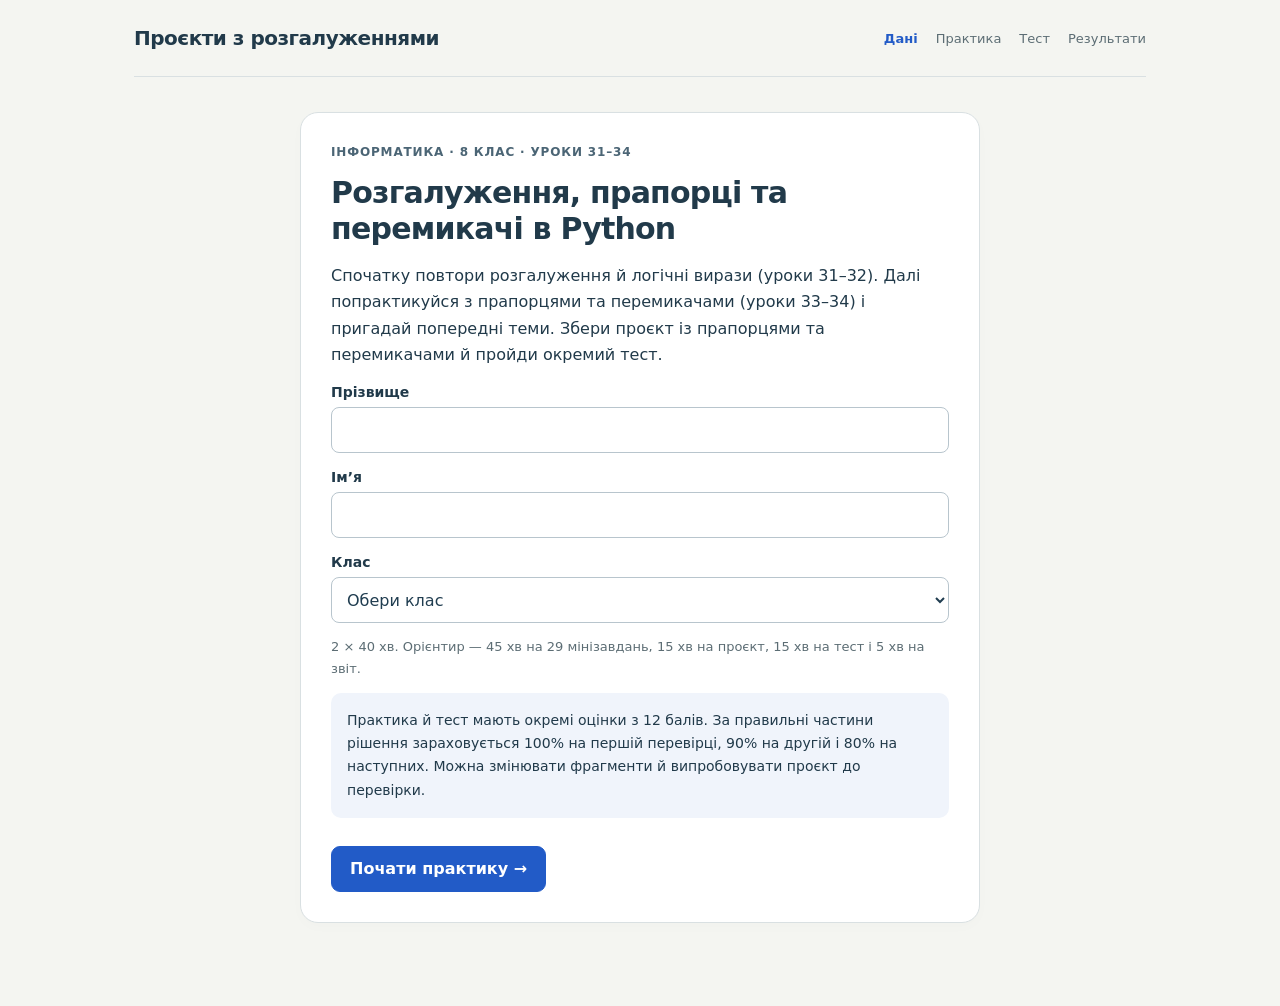
==== commit ec498351: "Add files via upload" ====
--- a/checkboxes/index.html
+++ b/checkboxes/index.html
@@ -122,7 +122,7 @@
 <section id="identity" class="panel narrow" hidden>
   <p class="eyebrow">ІНФОРМАТИКА · 8 КЛАС · УРОКИ 31–34</p>
   <h1 tabindex="-1">Розгалуження, прапорці та перемикачі в Python</h1>
-  <p>Спочатку опрацюй проєкти уроків 31–34, потім повтори попередні теми. Збери проєкт із прапорцями та перемикачами й пройди окремий тест.</p>
+  <p>Спочатку повтори розгалуження й логічні вирази (уроки 31–32). Далі попрактикуйся з прапорцями та перемикачами (уроки 33–34) і пригадай попередні теми. Збери проєкт із прапорцями та перемикачами й пройди окремий тест.</p>
   <form id="identityForm">
     <label for="surname">Прізвище</label><input id="surname" autocomplete="family-name" maxlength="60" required>
     <label for="firstName">Ім’я</label><input id="firstName" autocomplete="given-name" maxlength="60" required>
@@ -189,46 +189,48 @@
 
 const slot = (valid, options, hint) => ({valid, options, hint});
 const task = (title, goal, code, fields) => ({title, goal, code, fields, points:2});
-const words = [
-task('Зв’яжи поле зі змінною','Поле має передавати введений текст у змінну str_var. Доповни створення поля.',
-"str_var = tkinter.StringVar()\nedit = tkinter.Entry(window, @@)\nedit.pack()",[
-slot(['textvariable=str_var'],['text=str_var','textvariable=str_var','textvariable=str_var.get()','textvariable:str_var'],'Потрібен зв’язок із самою змінною, щоб вона оновлювалася разом із полем.')]),
-task('Прочитай текст після натискання','Кнопка має класифікувати саме той текст, що є в полі в момент натискання.',
-"def button_click():\n    s = @@\n    if ' ' in s:\n        result = 'Кілька слів'\n    else:\n        result = 'Одне слово'",[
-slot(['str_var.get()','edit.get()'],['str_var.set()','edit.get()','str_var.get(','str_var.get()'],'У цьому проєкті поле edit пов’язане зі str_var. Поточний текст можна прочитати з будь-якого з них.')]),
+const branching31 = [
+task('Зміна лише за умови','Напис спочатку показує «Очікування». Якщо x дорівнює 10, заміни текст на «Готово». Для всіх інших значень залиш початковий текст.',
+"message = 'Очікування'\nif @@:\n    message = 'Готово'",[
+slot(['x == 10','10 == x'],['x >= 10','10 == x','x = 10','x == 10'],'Перевір x = 9, 10 і 11. Зміна потрібна тільки для 10.')]),
+task('Обидві умови потрібні','Число x має бути додатним і не перевищувати 5. Для 0 та 6 покажи «Поза межами», а для 5 — «У межах».',
+"if @@:\n    message = 'У межах'\nelse:\n    message = 'Поза межами'",[
+slot(['x > 0 and x <= 5','0 < x <= 5'],['x > 0 or x <= 5','0 < x <= 5','x > 0 && x <= 5','x > 0 and x <= 5'],'Обидві межі повинні виконуватися одночасно.')]),
 task('Одне слово чи кілька','Введено принаймні одне слово. Слова відділено звичайними пробілами, на краях рядка пробілів немає. Вибери умову, яка спрацьовує для «добрий день» і не спрацьовує для «привіт».',
 "s = str_var.get()\nif @@:\n    message = 'Кілька слів'\nelse:\n    message = 'Одне слово'",[
-slot(["' ' in s",'len(s.split()) > 1'],["s == ' '","len(s.split()) > 1","' ' not in s","' ' inside s","' ' in s"],'Перевір наявність розділювача або порахуй слова після розбиття рядка.')]),
-task('Покажи висновок у діалозі','Покажи діалогове вікно із заголовком «Результат» і повідомленням, яке програма щойно визначила.',
-"import tkinter.messagebox\n# message містить висновок\n@@",[
-slot(["tkinter.messagebox.showinfo('Результат', message)"],["print(message)","tkinter.messagebox.showinfo(message, 'Результат')","tkinter.messagebox.showinfo('Результат', message)","tkinter.messagebox.showinfo('Результат' message)"],'Перший аргумент задає заголовок, другий — текст діалогу.')]),
-task('Відрізни порожній рядок','Змінна s містить текст без крайніх пробілів або порожній рядок. Перший висновок має спрацювати тільки для непорожнього тексту без жодного пробілу.',
-"if @@:\n    message = 'Одне слово'\nelse:\n    message = 'Порожньо або кілька слів'",[
-slot(["s != '' and ' ' not in s","not (s == '' or ' ' in s)"],["s != '' or ' ' not in s","not (s == '' or ' ' in s)","s != '' && ' ' not in s","s != '' and ' ' not in s"],'Потрібно одночасно виключити порожній рядок і рядок із пробілом.')]),
-task('Вікно працює після запуску','Усі віджети вже створено й розміщено. Залиш вікно відкритим, щоб воно реагувало на натискання.',
-"window = tkinter.Tk()\n# Тут створено й розміщено віджети\n@@",[
-slot(['window.mainloop()'],['window.mainloop','window.update()','window.mainloop()','window.mainloop('],'Запусти цикл обробки подій, який очікує на дії користувача.')])
-];
-const equations = [
-task('Зчитай коефіцієнти','Поля enA, enB, enC містять числа, зокрема дробові. Збережи їх у a, b, c в тому самому порядку.',
-"values = [enA.get(), enB.get(), enC.get()]\na, b, c = @@",[
-slot(['map(float, values)','[float(v) for v in values]'],['map(str, values)','[float(v) for v in values]','map(int, values)','map(float values)','map(float, values)'],'Три прочитані рядки мають стати числами, які підтримують дробову частину.')]),
-task('Знайди дискримінант','Для рівняння ax² + bx + c = 0 обчисли дискримінант. Для a = 1, b = −3, c = 2 очікуємо 1.',
-"D = @@",[
-slot(['b ** 2 - 4 * a * c','b * b - 4 * a * c'],['b ** 2 + 4 * a * c','b * b - 4 * a * c','b ** 2 - 4ac','b ** 2 - 4 * a * c'],'Від квадрата b відніми добуток 4, a і c.')]),
-task('Три можливі висновки','Коли D додатний, є два дійсні корені. Коли D дорівнює нулю, є один. Коли D від’ємний, дійсних коренів немає.',
+slot(["' ' in s"],["s == ' '","' ' not in s","' ' inside s","' ' in s"],'Перевір, чи є в рядку пробіл між словами.')]),
+task('Передай висновок у напис','Після натискання кнопки покажи в написі готовий висновок зі змінної message. Напис label уже створено.',
+"def click():\n    # Тут програма визначає message\n    @@\nButton(text='Показати', command=click).pack()",[
+slot(["label['text'] = message"],["label['text'] = 'message'","label['text'] = message","label['bg'] = message","label['text'] == message"],'Зміни саме текст напису й передай значення змінної.')]),
+task('Зміни істинність','Якщо ready істинна, blocked має бути хибною. Якщо ready хибна, blocked має бути істинною.',
+"blocked = @@\nif blocked:\n    label['text'] = 'Зачекай'\nelse:\n    label['text'] = 'Готово'",[
+slot(['not ready','ready == False'],['ready','ready == False','notready','not ready'],'Перевір обидва можливі значення ready.')]),
+task('Достатньо однієї умови','Першу формулу застосуй, якщо x менше за −3 або більше за 5. Для −3 і 5 потрібна друга формула.',
+"if @@:\n    y = 2 * x - 12\nelse:\n    y = 7 - 8 * x",[
+slot(['x < -3 or x > 5','x > 5 or x < -3'],['x <= -3 or x >= 5','x > 5 or x < -3','x < -3 and x > 5','x < -3 || x > 5','x < -3 or x > 5'],'Перевір обидві межі та по одному числу за кожною з них.')])
+];
+const branching32 = [
+task('Порівняй числа з двох полів','У двох полях введено числа, зокрема дробові. Після натискання кнопки покажи «Перше більше», якщо перше число більше за друге. Для рівних чисел покажи «Перше не більше».',
+"def click():\n    a = float(entry1.get())\n    b = @@\n    if @@:\n        label['text'] = 'Перше більше'\n    else:\n        label['text'] = 'Перше не більше'",[
+slot(['float(entry2.get())'],['entry2.get()','float(entry2.get())','int(entry2.get())','float(entry2.get(]'],'Прочитай саме друге поле й перетвори його текст на число з дробовою частиною.'),
+slot(['a > b','b < a'],['a >= b','b < a','a => b','a > b'],'За a = 2.5 і b = 1.5 потрібна перша гілка. За рівності потрібна друга.')]),
+task('Перевір порядок логічних дій','Умову доступу виконано, якщо є квиток або запрошення. Якщо прохід закрито, доступу немає навіть із квитком та запрошенням.',
+"if @@:\n    label['text'] = 'Доступ є'\nelse:\n    label['text'] = 'Доступу немає'",[
+slot(['(ticket or invite) and not closed','not closed and (ticket or invite)'],['ticket or invite and not closed','not closed and (ticket or invite)','(ticket or invite) and !closed','(ticket or invite) and not closed'],'Спочатку об’єднай два способи входу. Потім перевір, чи відкритий прохід.')]),
+task('Три можливі висновки','Дискримінант D уже обчислено. Коли D додатний, є два дійсні корені. Коли D дорівнює нулю, є один. Коли D від’ємний, дійсних коренів немає.',
 "@@:\n    message = 'Два корені'\nelif @@:\n    message = 'Один корінь'\nelse:\n    message = 'Дійсних коренів немає'",[
 slot(['if D > 0'],['if D >= 0','if D > 0','if D < 0','if D => 0'],'Нуль має потрапити в окрему гілку.'),
 slot(['D == 0','0 == D','D >= 0'],['D = 0','D < 0','D >= 0','0 == D','D == 0'],'До цієї гілки потрапляють тільки D ≤ 0. Умова має відокремити нуль від від’ємних чисел.')]),
-task('Пара коренів','За D > 0 і a ≠ 0 знайди другий корінь. Наприклад, для a = 1, b = −3, D = 1 перший корінь дорівнює 2, другий — 1.',
-"from math import sqrt\nif D > 0:\n    x1 = (-b + sqrt(D)) / (2 * a)\n    x2 = @@",[
-slot(['(-b - sqrt(D)) / (2 * a)'],['-b - sqrt(D) / (2 * a)','(-b + sqrt(D)) / (2 * a)','(-b - sqrt(D)) / (2a)','(-b - sqrt(D)) / (2 * a)'],'Поділи весь чисельник із відніманням кореня з D на 2a.')]),
-task('Один корінь','За D = 0 і a ≠ 0 обчисли єдиний корінь, округли до сотих і виведи в діалозі. Для a = 2, b = −4 очікуємо 1.',
-"from tkinter.messagebox import showinfo\nif D == 0:\n    x = @@\n    showinfo('Один корінь', str(round(x, 2)))",[
-slot(['-b / (2 * a)','(-b) / (2 * a)'],['-b / 2 * a','(-b) / (2 * a)','b / (2 * a)','-b / (2a)','-b / (2 * a)'],'Зміни знак b і поділи на весь добуток 2a.')]),
-task('Запусти пошук коренів кнопкою','Рівняння слід обчислити, коли учень натисне «Знайти корені». До натискання введені дані ще не читаються.',
-"button = Button(text='Знайти корені', @@)\nbutton.pack()",[
-slot(['command=btn_click'],['command=btn_click()','text=btn_click','command==btn_click','command=btn_click'],'Передай обробник кнопці, щоб вона могла викликати його після натискання.')])
+task('Сума в написі','У двох полях введено дробові числа. Покажи їхню суму. Якщо сума від’ємна, покажи «Від’ємна сума». Для 2.5 та −2.5 покажи 0.0.',
+"a = float(entry1.get())\nb = float(entry2.get())\nz = a + b\nif z < 0:\n    label['text'] = 'Від’ємна сума'\nelse:\n    label['text'] = @@",[
+slot(['str(z)'],['str(a)','str z','str(z)','str(a - b)'],'У напис треба передати суму двох чисел як текст.')]),
+task('Кнопка оновлює повідомлення','Після натискання «Перевірити» прочитай поточний текст із поля. Якщо поле порожнє, покажи «Введи текст». Інакше покажи введений текст у написі.',
+"def click():\n    text = entry.get()\n    if text == '':\n        label['text'] = 'Введи текст'\n    else:\n        label['text'] = text\nButton(text='Перевірити', @@).pack()",[
+slot(['command=click'],['command=click()','command==click','command=click','text=click'],'Кнопка повинна викликати обробник після натискання.')]),
+task('Розгалуження перед діленням','Поля містять дробові числа a і b. Кнопка показує частку a / b. Якщо b дорівнює нулю, вона показує повідомлення і пропускає ділення.',
+"def click():\n    a = float(entry1.get())\n    b = float(entry2.get())\n    if @@:\n        label['text'] = 'Ділення на нуль'\n    else:\n        label['text'] = str(a / b)\nButton(text='Обчислити', @@).pack()",[
+slot(['b == 0','0 == b'],['b != 0','0 == b','b = 0','b == 0'],'Перевір знаменник перед діленням.'),
+slot(['command=click'],['command=click()','text=click','command==click','command=click'],'Обробник має запускатися при натисканні.')])
 ];
 const rating = task('Межі рейтингу','За середній бал більший за 10 дай 10 рейтингових балів. За середній бал більший за 7 і до 10 включно дай 7. За більший за 4 і до 7 включно дай 4. У решті випадків дай 1.',
 "if average > 10:\n    s = 10\n@@:\n    s = 7\nelif average > 4:\n    s = 4\nelse:\n    s = 1",[
@@ -298,8 +300,8 @@
 ];
 
 const tasks=[
-  ['УРОК 31 · СЛОВО ЧИ КІЛЬКА',words],
-  ['УРОК 32 · КВАДРАТНЕ РІВНЯННЯ',equations],
+  ['УРОК 31 · ПОВТОРЕННЯ РОЗГАЛУЖЕНЬ',branching31],
+  ['УРОК 32 · ПОВТОРЕННЯ РОЗГАЛУЖЕНЬ',branching32],
   ['УРОК 33 · ПРАПОРЦІ',checkboxes],
   ['УРОК 34 · ПЕРЕМИКАЧІ',radios],
   ['ПОВТОРЕННЯ ПОПЕРЕДНІХ УРОКІВ',recap]
@@ -307,11 +309,11 @@
 
 const questions = [
 ['Що визначить умова «пробіл є в рядку» для тексту «добрий день»?',['Одне слово','Кілька слів','Порожній рядок'],1],
-['Який запис оновлює змінну str_var, коли учень редагує поле?',['Entry(text=str_var)','Entry(textvariable=str_var.get())','Entry(textvariable=str_var)'],2],
-['У рядку s порожньо. Чому умова s != "" and " " not in s хибна?',['Перша частина хибна, а для and потрібні обидві істинні','У порожньому рядку завжди є пробіл','and повертає істину для будь-якого рядка'],0],
-['Який дискримінант для a = 1, b = −3, c = 2?',['−1','1','17'],1],
+['Умова x > 0 and x <= 5. Яке з чисел дає істину?',['0','6','5'],2],
+['Змінна ready має значення False. Яке значення отримає blocked після blocked = not ready?',['True','False','Рядок "False"'],0],
+['Квиток є, запрошення немає, прохід закрито. Що дає умова (ticket or invite) and not closed?',['True','False','Помилка'],1],
 ['Що має показати програма, якщо D від’ємний?',['Два дійсні корені','Один дійсний корінь','Дійсних коренів немає'],2],
-['Який єдиний корінь для a = 2, b = −4, якщо D = 0?',['1','−1','4'],0],
+['Кнопка має поділити a на b. Що робить обробник за b = 0?',['Показує повідомлення й пропускає ділення','Обчислює a / b','Виконує обидві гілки'],0],
 ['Що повертає BooleanVar.get(), якщо позначку знято?',['True','False','Рядок "False"'],1],
 ['Два прапорці вибрано. Спочатку if перевіряє перший, потім окремий if — другий. Які дії виконаються?',['Тільки перша','Тільки друга','Обидві'],2],
 ['Що робить перемикачі взаємовиключними в одній групі?',['Одна спільна variable та різні value','Різні variable та однакові value','Однакові підписи'],0],
@@ -416,7 +418,7 @@
   return [{label:'Взаємовиключні діапазони та незалежні позначки занять',pass:group},...cases];
 }
 
-const KEY='grade8-branching-31-34-v1';
+const KEY='grade8-branching-31-34-v4';
 const fresh=()=>({
   stage:0,profile:null,index:0,answers:tasks.map(()=>[]),history:tasks.map(()=>[]),test:[],practice:null,result:null
 });
@@ -425,6 +427,19 @@
   const saved=JSON.parse(localStorage.getItem(KEY));
   if(saved?.history?.length===tasks.length && saved.answers?.length===tasks.length &&
     [0,1,2,3].includes(saved.stage)) state=saved;
+  else if(!saved){
+    const previous=JSON.parse(localStorage.getItem('grade8-branching-31-34-v3'));
+    if([1,2].includes(previous?.stage) && previous.profile && previous.answers?.length===tasks.length &&
+      previous.history?.length===tasks.length && Array.isArray(previous.test)){
+      state={...previous,stage:1,practice:null,result:null};
+      for(const i of [2,3,4,7,9,10]){
+        state.answers[i]=[];
+        state.history[i]=[];
+      }
+      for(const i of [2,3]) state.test[i]=null;
+      localStorage.setItem(KEY,JSON.stringify(state));
+    }
+  }
 } catch {storageOK=false;}
 const $=id=>document.getElementById(id);
 function save(){
